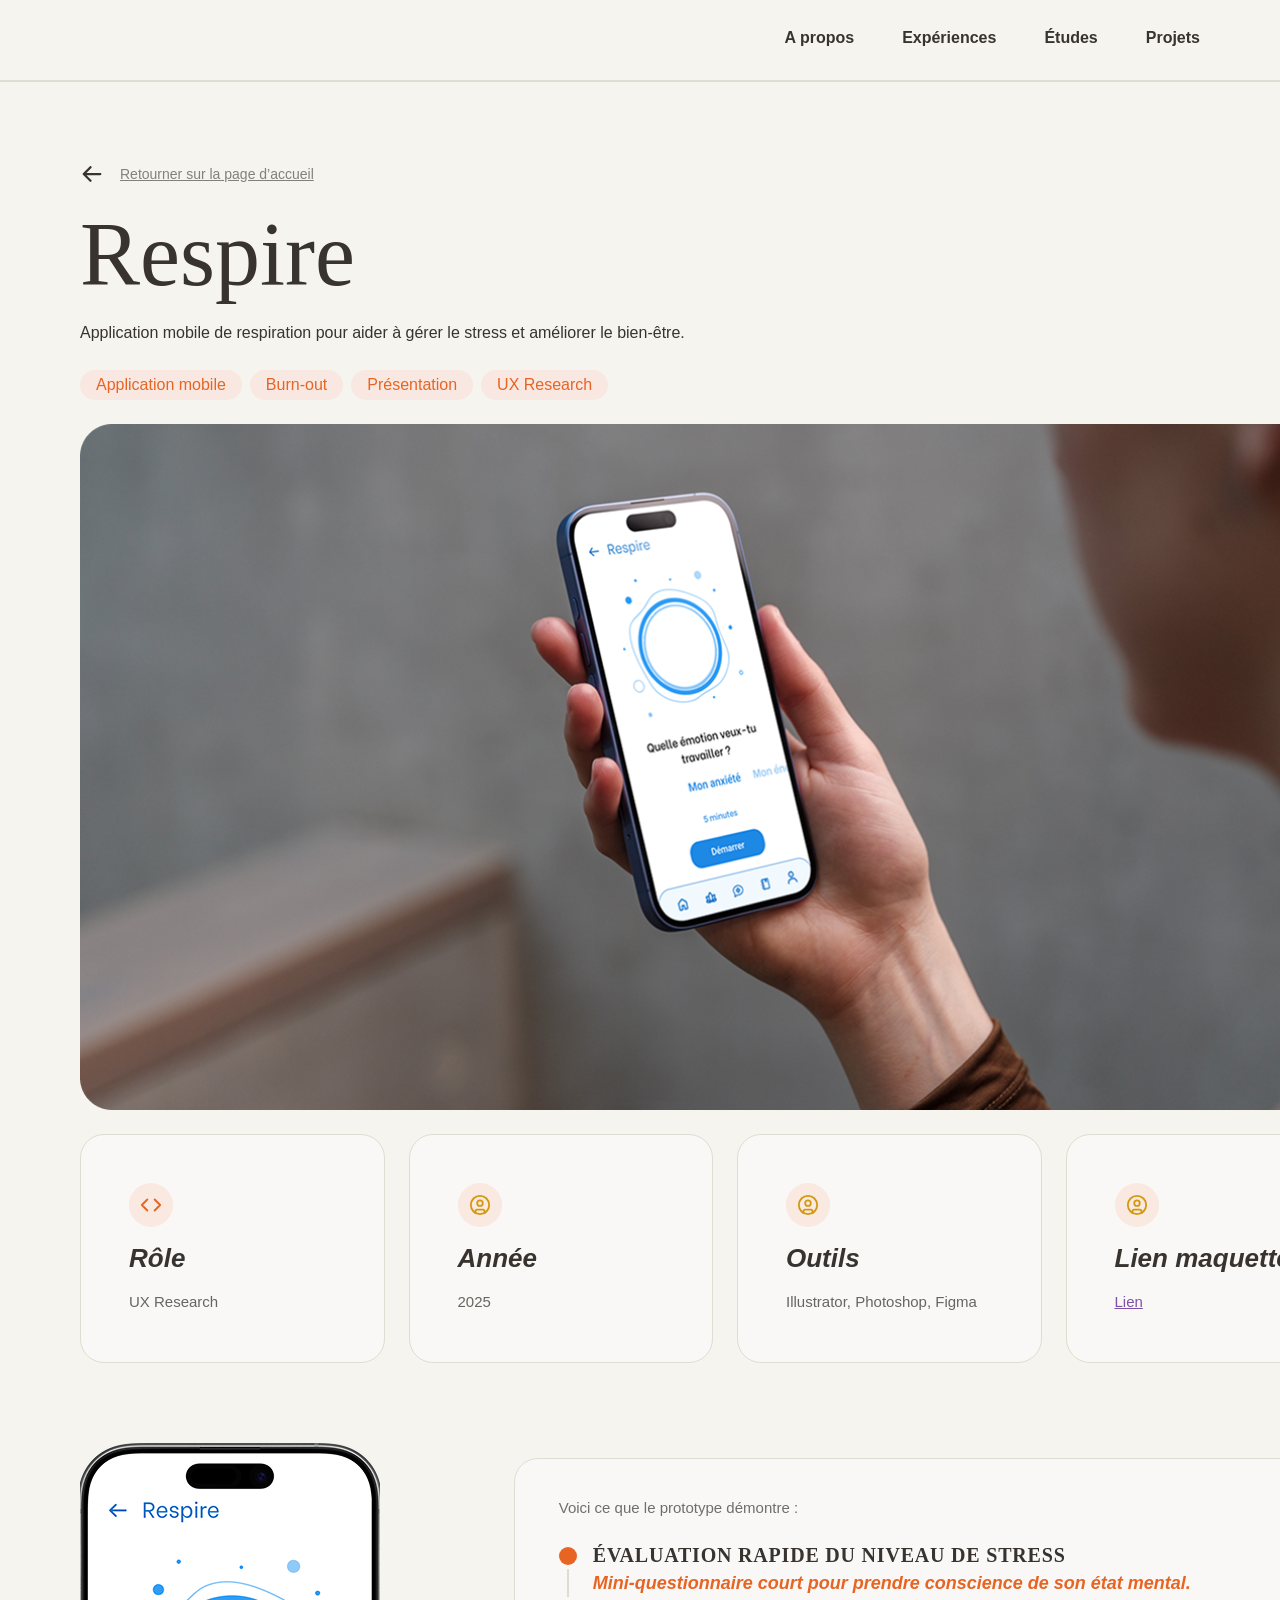
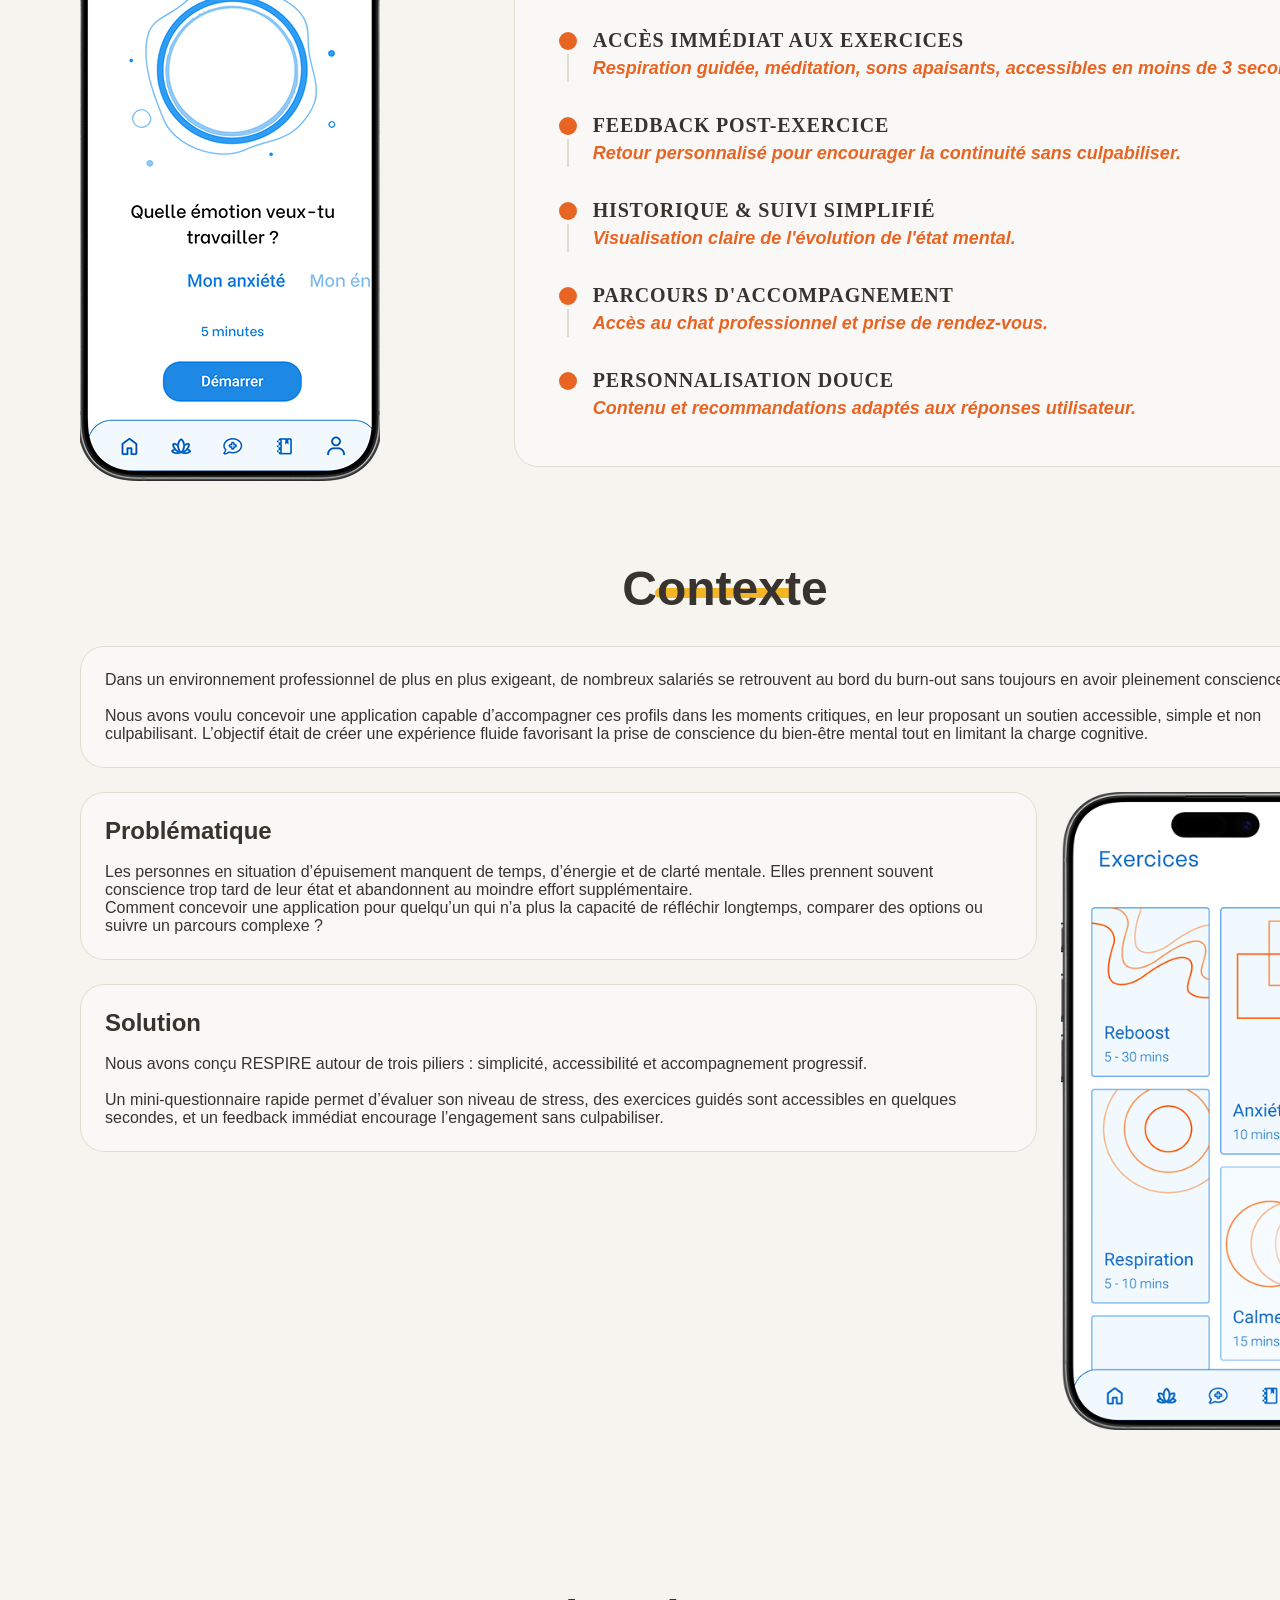
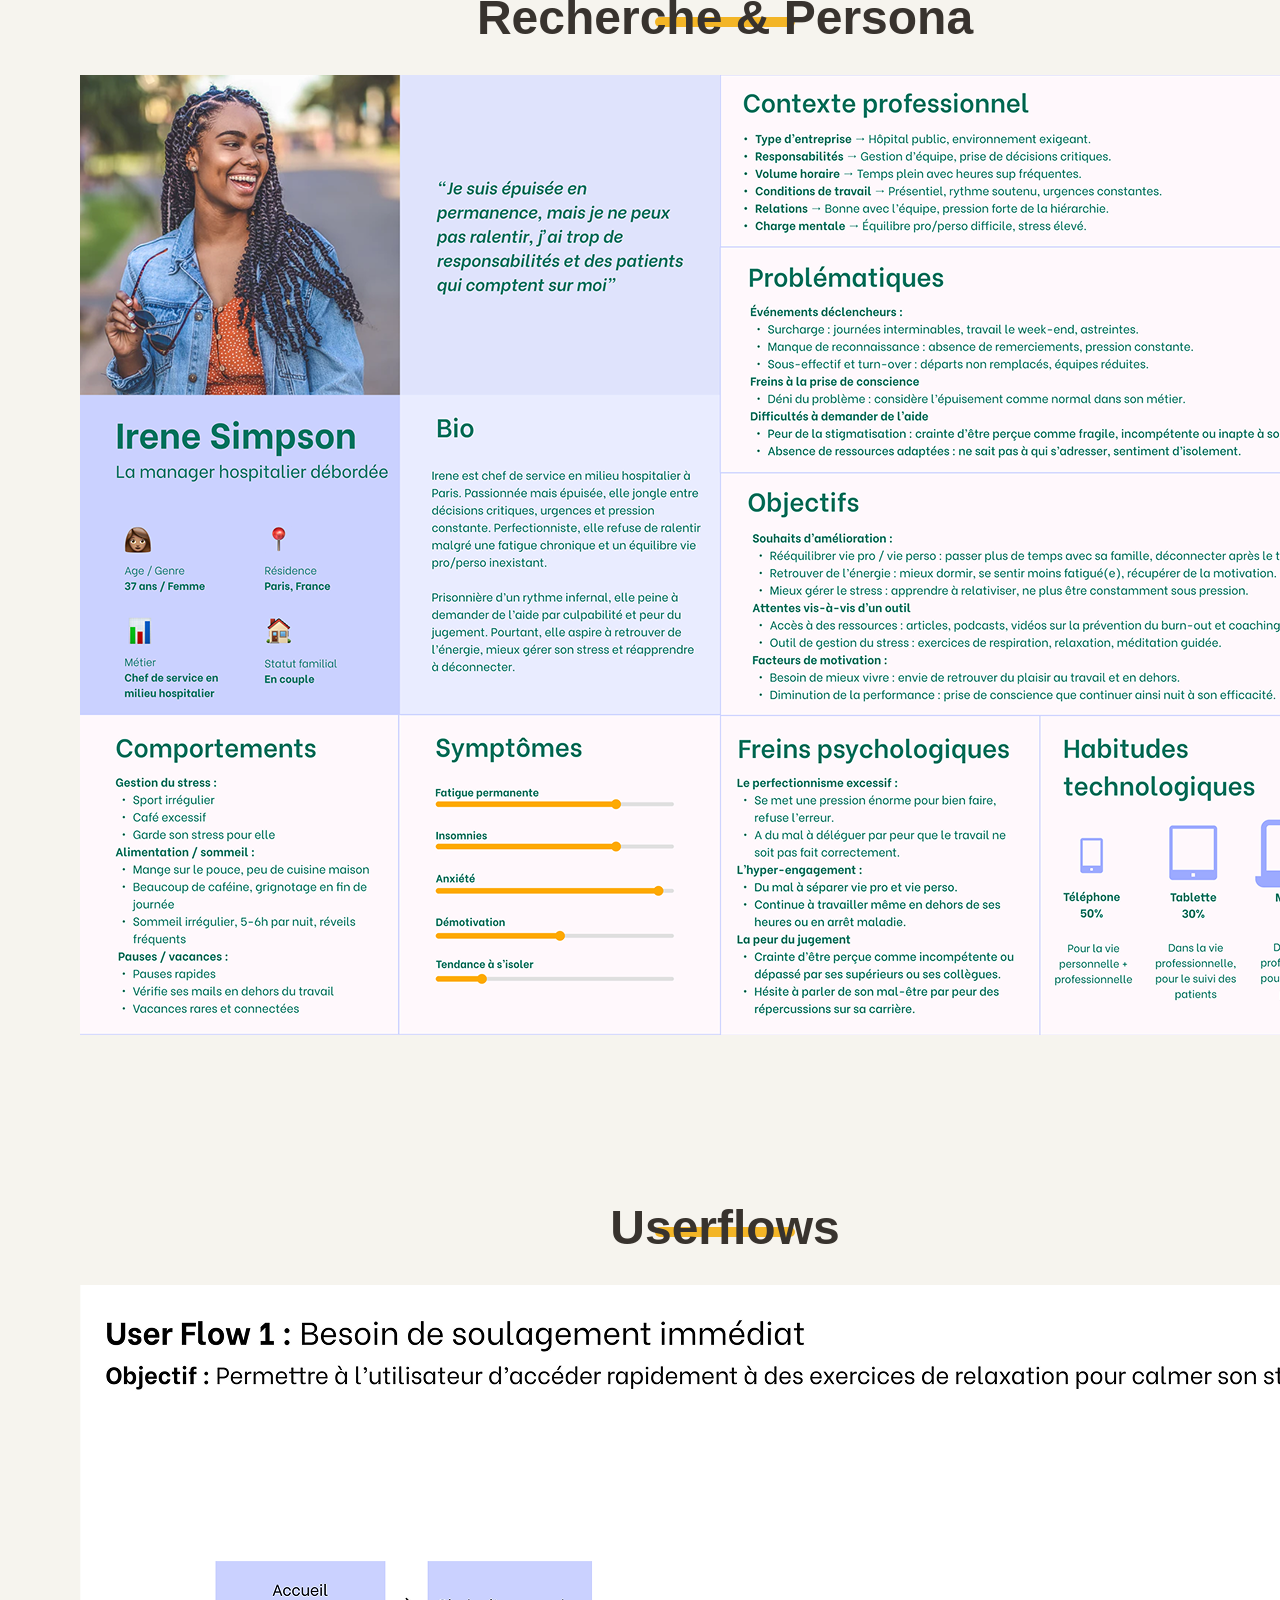
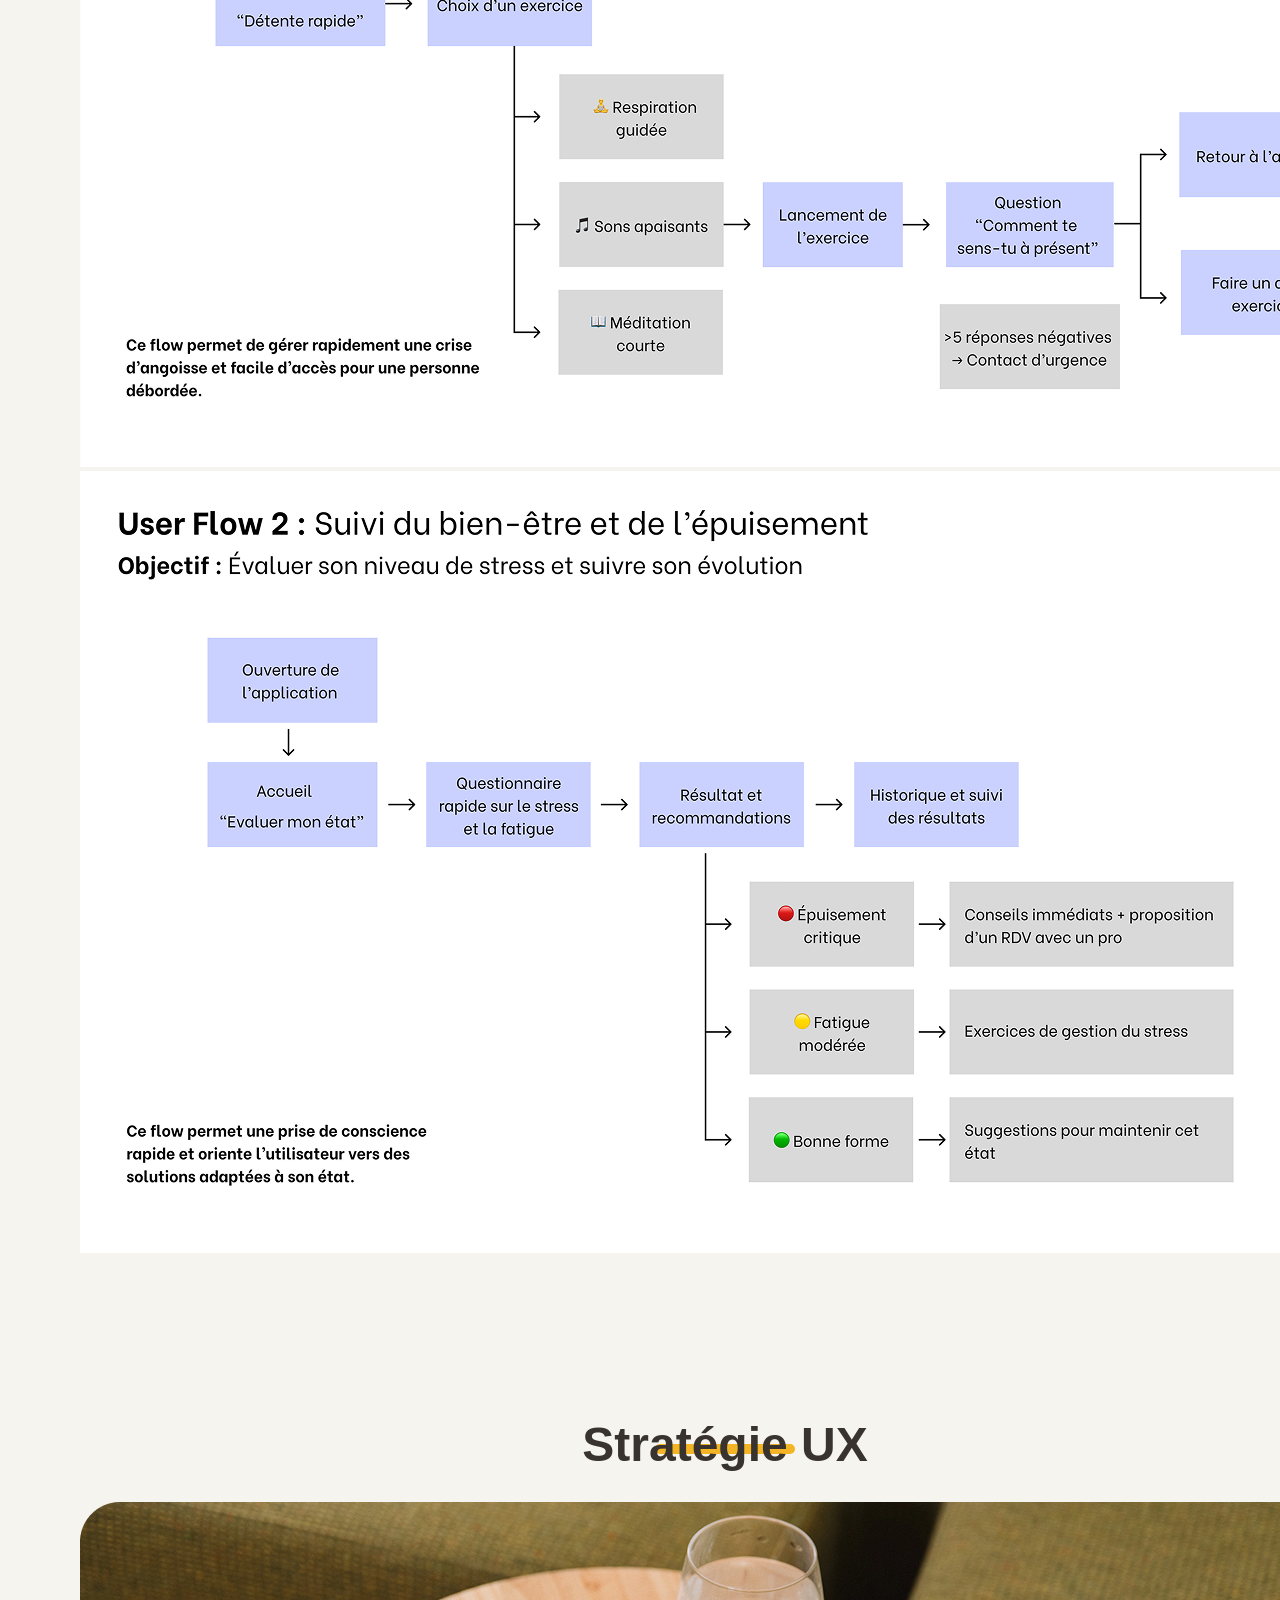
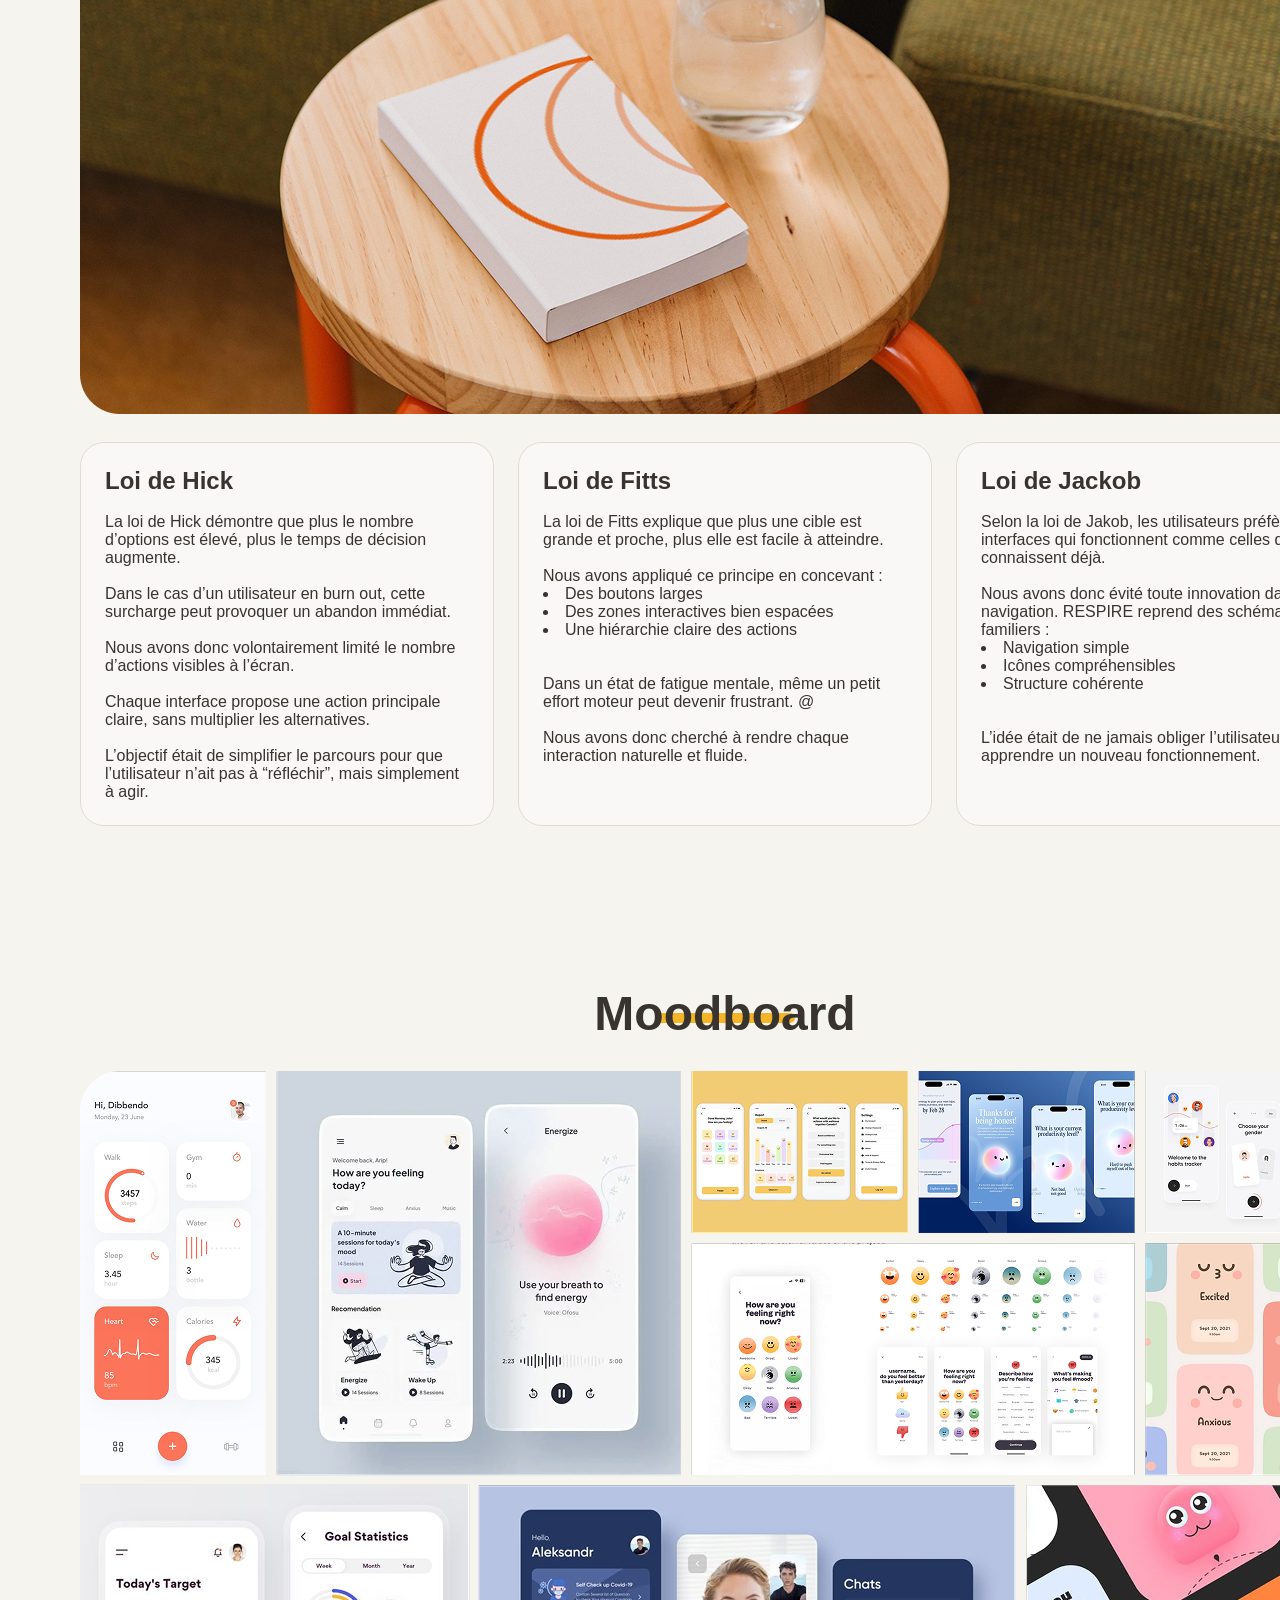
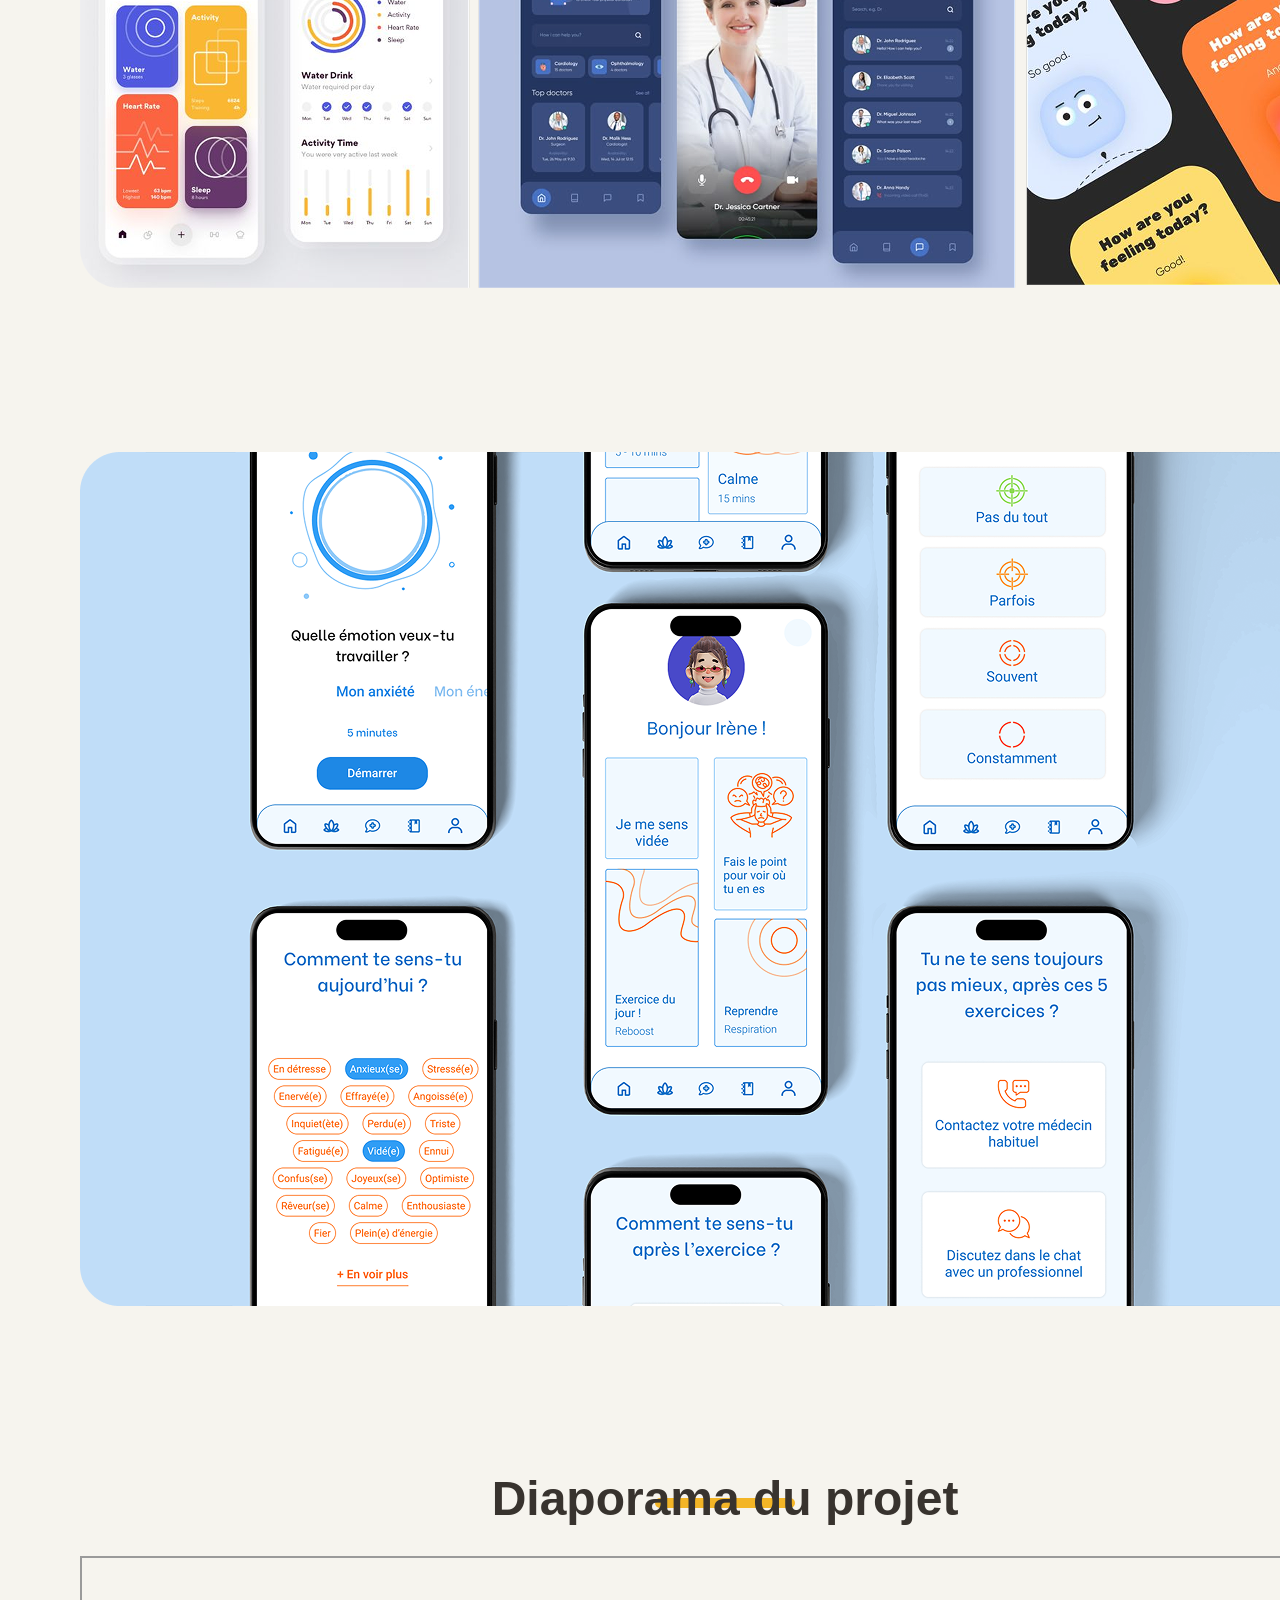
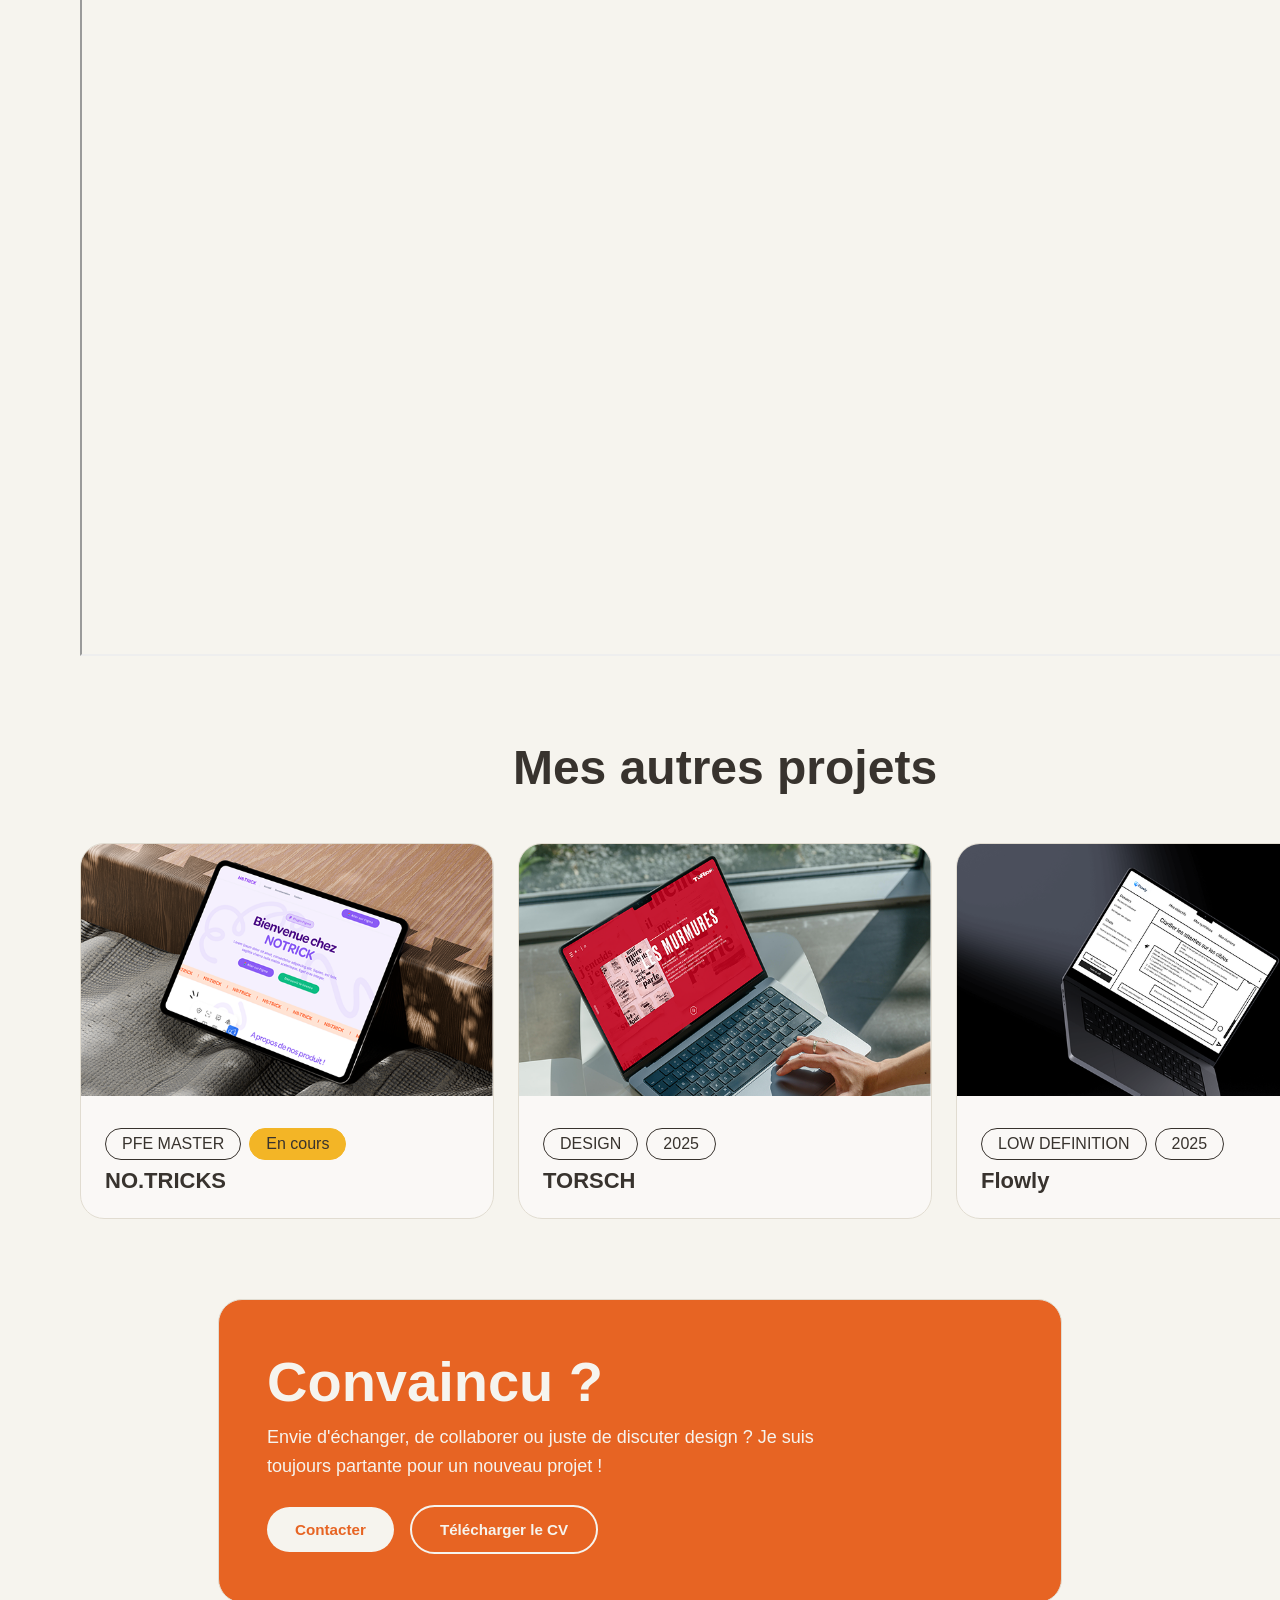
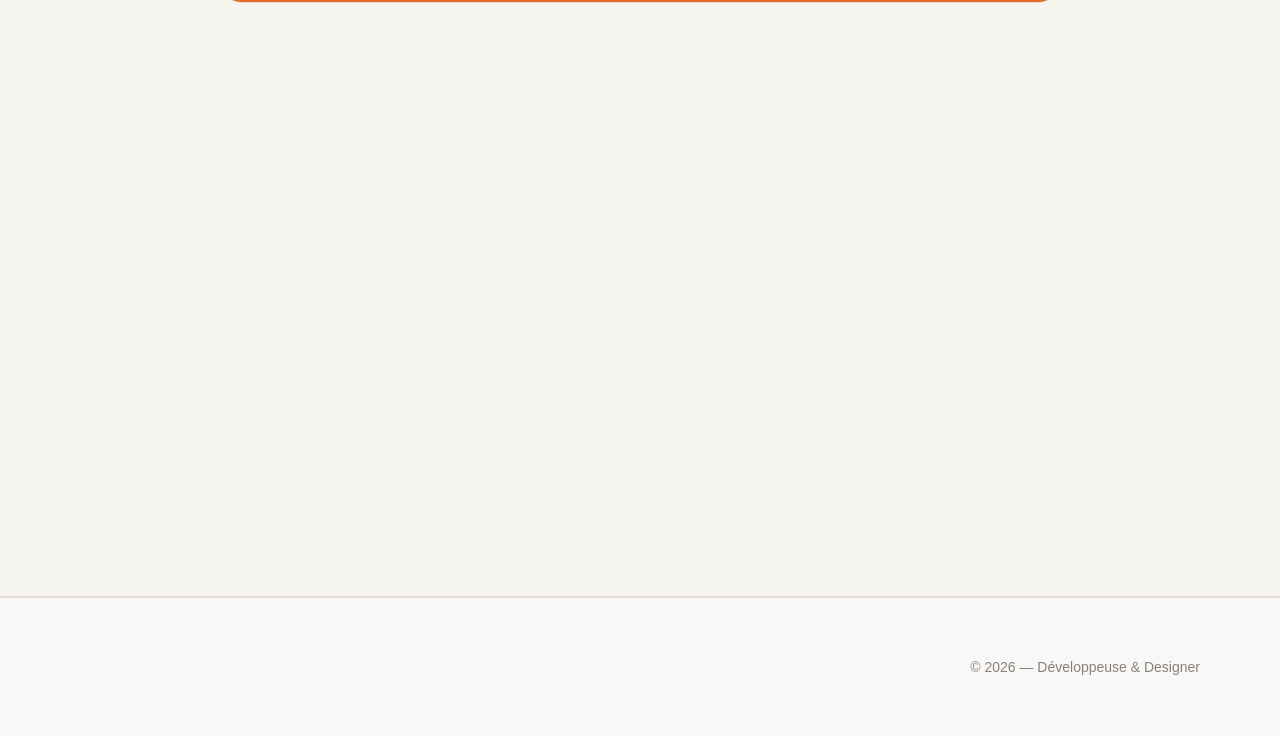
==== respire.html @ 44ce2a8c "respire" ====
<!DOCTYPE html>
<html lang="fr">
<head>
  <meta charset="UTF-8">
  <meta name="viewport" content="width=device-width, initial-scale=1.0">
  <title>Respire – Projet</title>
    <link rel="icon" type="image/x-icon" href="./media/favicon.ico" />
  <link rel="stylesheet" href="style.css">
</head>

<body>

<div class="page">

   <!-- ===== NAVBAR ===== -->
      <nav class="navbar">
        <div class="navbar__brand">
          <div class="navbar__logo"></div>
          <div class="navbar__name"></div>
        </div>
        <ul class="navbar__menu">
          <li class="nav-item">
            <a href="#apropos" class="nav-item__label">A propos</a>
            <div class="nav-item__underline"></div>
          </li>
          <li class="nav-item">
            <a href="#experiences" class="nav-item__label">Expériences</a>
            <div class="nav-item__underline"></div>
          </li>
          <li class="nav-item">
            <a href="#etudes" class="nav-item__label">Études</a>
            <div class="nav-item__underline"></div>
          </li>
          <li class="nav-item">
            <a href="#projets" class="nav-item__label">Projets</a>
            <div class="nav-item__underline"></div>
          </li>
        </ul>
      </nav>


  <!-- HERO PROJET -->
  <section class="section__inner project-hero">
    <div class="project-hero__content">
      <div class="return">
        <svg xmlns="http://www.w3.org/2000/svg" width="24" height="24" viewBox="0 0 24 24" fill="none">
  <path d="M11.2957 4.45407C11.4006 4.55858 11.4838 4.68277 11.5406 4.81952C11.5974 4.95626 11.6266 5.10287 11.6266 5.25094C11.6266 5.39901 11.5974 5.54561 11.5406 5.68236C11.4838 5.81911 11.4006 5.9433 11.2957 6.04782L6.46854 10.875L20.2498 10.875C20.5482 10.875 20.8343 10.9935 21.0453 11.2045C21.2563 11.4155 21.3748 11.7016 21.3748 12C21.3748 12.2984 21.2563 12.5845 21.0453 12.7955C20.8343 13.0065 20.5482 13.125 20.2498 13.125L6.46854 13.125L11.2957 17.9541C11.5071 18.1654 11.6258 18.4521 11.6258 18.7509C11.6258 19.0498 11.5071 19.3365 11.2957 19.5478C11.0844 19.7592 10.7977 19.8779 10.4989 19.8779C10.2 19.8779 9.91333 19.7592 9.70198 19.5478L2.95198 12.7978C2.8471 12.6933 2.76388 12.5691 2.7071 12.4324C2.65032 12.2956 2.62109 12.149 2.62109 12.0009C2.62109 11.8529 2.65032 11.7063 2.7071 11.5695C2.76388 11.4328 2.8471 11.3086 2.95198 11.2041L9.70198 4.45407C9.8065 4.34919 9.93069 4.26597 10.0674 4.20919C10.2042 4.15241 10.3508 4.12318 10.4989 4.12318C10.6469 4.12318 10.7935 4.15241 10.9303 4.20919C11.067 4.26597 11.1912 4.34919 11.2957 4.45407Z" fill="#38332E"/>
</svg>
      <a href="index.html" class="project-hero__meta">Retourner sur la page d’accueil</a>
      </div>
      <h1>Respire</h1>
      <p class="project-hero__desc">
        Application mobile de respiration pour aider à gérer le stress et améliorer le bien-être.
      </p>
       <div class="domain-card__tags">
                <span class="tag tag--about-dev">Application mobile</span>
                <span class="tag tag--about-dev">Burn-out</span>
                <span class="tag tag--about-dev">Présentation</span>
                <span class="tag tag--about-dev">UX Research</span>
              </div>

      <img src="./media/respire-mockup.png" alt="hero image">

      <div class="domains-grid">

            <div class="domain-card">
              <div class="domain-card__icon">
                <svg width="22" height="22" viewBox="0 0 24 24" fill="none" stroke="var(--color-accent)" stroke-width="2" stroke-linecap="round" stroke-linejoin="round">
                  <polyline points="16 18 22 12 16 6"/><polyline points="8 6 2 12 8 18"/>
                </svg>
              </div>
              <h3 class="domain-card__title">Rôle</h3>
              <p class="domain-card__desc">UX Research</p>
            </div>

            <div class="domain-card">
              <div class="domain-card__icon">
                <svg width="22" height="22" viewBox="0 0 24 24" fill="none" stroke="var(--color-dark-yellow)" stroke-width="2" stroke-linecap="round" stroke-linejoin="round">
                  <circle cx="12" cy="12" r="10"/>
                  <circle cx="12" cy="10" r="3"/>
                  <path d="M7 20.662V19a2 2 0 0 1 2-2h6a2 2 0 0 1 2 2v1.662"/>
                </svg>
              </div>
              <h3 class="domain-card__title">Année</h3>
              <p class="domain-card__desc">2025</p>
            </div>

            <div class="domain-card">
              <div class="domain-card__icon">
                <svg width="22" height="22" viewBox="0 0 24 24" fill="none" stroke="var(--color-dark-yellow)" stroke-width="2" stroke-linecap="round" stroke-linejoin="round">
                  <circle cx="12" cy="12" r="10"/>
                  <circle cx="12" cy="10" r="3"/>
                  <path d="M7 20.662V19a2 2 0 0 1 2-2h6a2 2 0 0 1 2 2v1.662"/>
                </svg>
              </div>
              <h3 class="domain-card__title">Outils</h3>
              <p class="domain-card__desc">Illustrator, Photoshop, Figma</p>
            </div>

            <div class="domain-card">
              <div class="domain-card__icon">
                <svg width="22" height="22" viewBox="0 0 24 24" fill="none" stroke="var(--color-dark-yellow)" stroke-width="2" stroke-linecap="round" stroke-linejoin="round">
                  <circle cx="12" cy="12" r="10"/>
                  <circle cx="12" cy="10" r="3"/>
                  <path d="M7 20.662V19a2 2 0 0 1 2-2h6a2 2 0 0 1 2 2v1.662"/>
                </svg>
              </div>
              <h3 class="domain-card__title">Lien maquette</h3>
              <p class="domain-card__desc"><a href="">Lien</a></p>
            </div>

          </div>
    </div>
  </section>

  <!-- EN UNE MINUTE -->
  <section class="section__inner">
     <div class="showcase">
 
  <!-- ── Téléphone ── -->
  <div class="phone-wrap">
    <img src="./media/respire-1minute.png" alt="">
  </div>
 
  <!-- ── Liste des fonctionnalités ── -->
  <div class="features-card">
    <p class="features-card__intro">Voici ce que le prototype démontre :</p>
 
    <div class="feature-item">
      <div class="feature-item__left">
        <div class="feature-dot"></div>
        <div class="feature-line"></div>
      </div>
      <div class="feature-item__body">
        <span class="feature-title">Évaluation rapide du niveau de stress</span>
        <span class="feature-desc">Mini-questionnaire court pour prendre conscience de son état mental.</span>
      </div>
    </div>
 
    <div class="feature-item">
      <div class="feature-item__left">
        <div class="feature-dot"></div>
        <div class="feature-line"></div>
      </div>
      <div class="feature-item__body">
        <span class="feature-title">Accès immédiat aux exercices</span>
        <span class="feature-desc">Respiration guidée, méditation, sons apaisants, accessibles en moins de 3 secondes.</span>
      </div>
    </div>
 
    <div class="feature-item">
      <div class="feature-item__left">
        <div class="feature-dot"></div>
        <div class="feature-line"></div>
      </div>
      <div class="feature-item__body">
        <span class="feature-title">Feedback post-exercice</span>
        <span class="feature-desc">Retour personnalisé pour encourager la continuité sans culpabiliser.</span>
      </div>
    </div>
 
    <div class="feature-item">
      <div class="feature-item__left">
        <div class="feature-dot"></div>
        <div class="feature-line"></div>
      </div>
      <div class="feature-item__body">
        <span class="feature-title">Historique &amp; suivi simplifié</span>
        <span class="feature-desc">Visualisation claire de l'évolution de l'état mental.</span>
      </div>
    </div>
 
    <div class="feature-item">
      <div class="feature-item__left">
        <div class="feature-dot"></div>
        <div class="feature-line"></div>
      </div>
      <div class="feature-item__body">
        <span class="feature-title">Parcours d'accompagnement</span>
        <span class="feature-desc">Accès au chat professionnel et prise de rendez-vous.</span>
      </div>
    </div>
 
    <div class="feature-item">
      <div class="feature-item__left">
        <div class="feature-dot"></div>
      </div>
      <div class="feature-item__body">
        <span class="feature-title">Personnalisation douce</span>
        <span class="feature-desc">Contenu et recommandations adaptés aux réponses utilisateur.</span>
      </div>
    </div>
 
  </div>
 
</div>
  </section>

   <!-- CONTEXTE -->
  <section class="section">
    <div class="section__inner">

        <div class="section__header section__title-wrapper">
            <h2 class="section__title">Contexte</h2>
            <div class="section__title-bar"></div>
        </div>
        <div class="card">Dans un environnement professionnel de plus en plus exigeant, de nombreux salariés se retrouvent au bord du burn-out sans toujours en avoir pleinement conscience.
            <br><br>Nous avons voulu concevoir une application capable d’accompagner ces profils dans les moments critiques, en leur proposant un soutien accessible, simple et non culpabilisant. L’objectif était de créer une expérience fluide favorisant la prise de conscience du bien-être mental tout en limitant la charge cognitive.</div>
         <div class="groupe-pb">
            <div class="contexte">
                <div class="card">
                    <h2>Problématique</h2>
                    <p><br>Les personnes en situation d’épuisement manquent de temps, d’énergie et de clarté mentale. Elles prennent souvent conscience trop tard de leur état et abandonnent au moindre effort supplémentaire. 
                    <br>Comment concevoir une application pour quelqu’un qui n’a plus la capacité de réfléchir longtemps, comparer des options ou suivre un parcours complexe ?</p>
                </div>
                <div class="card">
                    <h2>Solution</h2>
                    <p><br>Nous avons conçu RESPIRE autour de trois piliers : simplicité, accessibilité et accompagnement progressif.  
                    <br><br>Un mini-questionnaire rapide permet d’évaluer son niveau de stress, des exercices guidés sont accessibles en quelques secondes, et un feedback immédiat encourage l’engagement sans culpabiliser. 
                </div>
            </div>
            <div class="phone-wrap">
            <img src="./media/respire-contexte.png" alt="">
            </div>
        </div>
        
    </div>
  </section>




  <!-- RECHERCHE -->
  <section class="section">
    <div class="section__inner">

      <div class="section__header section__title-wrapper">
        <h2 class="section__title">Recherche & Persona</h2>
        <div class="section__title-bar"></div>
      </div>

      <img src="./media/repsire-user.png" alt="persona">

    </div>
  </section>

  <!-- USERFLOW -->
  <section class="section">
    <div class="section__inner">

      <div class="section__header section__title-wrapper">
        <h2 class="section__title">Userflows</h2>
        <div class="section__title-bar"></div>
      </div>

      <img src="./media/userflow1.png" alt="flow">
      <img src="./media/userflow2.png" alt="flow">

      
    </div>
  </section>

  <!-- STRATEGIE -->
  <section class="section">
    <div class="section__inner">

      <div class="section__header section__title-wrapper">
        <h2 class="section__title">Stratégie UX</h2>
        <div class="section__title-bar"></div>
      </div>

      <img src="./media/respire-mockup2.png" alt="strategie">

      <div class="cards-3">
        <div class="card">
            <h2>Loi de Hick</h2>
            <p><br> La loi de Hick démontre que plus le nombre d’options est élevé, plus le temps de décision augmente. 
                <br> <br> Dans le cas d’un utilisateur en burn out, cette surcharge peut provoquer un abandon immédiat.
                <br> <br> Nous avons donc volontairement limité le nombre d’actions visibles à l’écran.
                <br> <br> Chaque interface propose une action principale claire, sans multiplier les alternatives.
                <br> <br> L’objectif était de simplifier le parcours pour que l’utilisateur n’ait pas à “réfléchir”, mais simplement à agir.
</div>
        <div class="card">
            <h2>Loi de Fitts</h2>
            <p><br>La loi de Fitts explique que plus une cible est grande et proche, plus elle est facile à atteindre.

            <br><br>Nous avons appliqué ce principe en concevant :
            <li>Des boutons larges</li>
            <li>Des zones interactives bien espacées</li>
            <li>Une hiérarchie claire des actions</li>

            <br><br>Dans un état de fatigue mentale, même un petit effort moteur peut devenir frustrant.
       @    <br><br>Nous avons donc cherché à rendre chaque interaction naturelle et fluide.    
        </div>
        <div class="card">
            <h2>Loi de Jackob</h2>
            <p><br>Selon la loi de Jakob, les utilisateurs préfèrent des interfaces qui fonctionnent comme celles qu’ils connaissent déjà.

                <br><br>Nous avons donc évité toute innovation dans la navigation. RESPIRE reprend des schémas familiers :
                <li>Navigation simple</li>
                <li>Icônes compréhensibles</li>     
                <li>Structure cohérente</li>

                <br><br>L’idée était de ne jamais obliger l’utilisateur à apprendre un nouveau fonctionnement.
        </div>
      </div>

    </div>
  </section>

  <!-- MOODBOARD -->
  <section class="section">
    <div class="section__inner">

      <div class="section__header section__title-wrapper">
        <h2 class="section__title">Moodboard</h2>
        <div class="section__title-bar"></div>
      </div>

      <img src="./media/respire-moodboard.png" alt="moodboard">

    </div>
  </section>

  <!-- UI -->
  <section class="section">
    <div class="section__inner">

      <img src="./media/respire-mockup3.png" alt="ui">

    </div>
  </section>

  <section class="section">
    <div class="section__inner">
        <div class="section__header section__title-wrapper">
        <h2 class="section__title">Diaporama du projet</h2>
        <div class="section__title-bar"></div>
      </div>

      <iframe src = "./media/Respire.pdf" width="100%" height=700></iframe>

    </div>
  </section>



        <div class="section__inner">
          <div class="section__header section__title-wrapper">
              <h2 class="section__title">Mes autres projets</h2>
          </div>
          <div class="projects-grid2">

            <a href="respire.html" class="project-card">
              <div class="project-card__thumbnail">
                <img src="./media/notricks.png" alt="">
              </div>
              <div class="project-card__info">
                <div class="project-card__meta">
                  <span class="tag">PFE MASTER</span>
                  <span class="tag tag--status">En cours</span>
                </div>
                <h3 class="project-card__name">NO.TRICKS</h3>
              </div>
            </a>

            <div class="project-card">
              <div class="project-card__thumbnail">
                 <img src="./media/torsch.png" alt="">
              </div>
              <div class="project-card__info">
                <div class="project-card__meta">
                  <span class="tag">DESIGN</span>
                  <span class="tag">2025</span>
                </div>
                <h3 class="project-card__name">TORSCH</h3>
              </div>
            </div>

            <div class="project-card">
              <div class="project-card__thumbnail">
                <img src="./media/flowy.png" alt="">
              </div>
              <div class="project-card__info">
                <div class="project-card__meta">
                  <span class="tag">LOW DEFINITION</span>
                  <span class="tag">2025</span>
                </div>
                <h3 class="project-card__name">Flowly</h3>
              </div>
            </div>
          </div>
        </div>
      </section>
      
   <!-- ===== CTA ===== -->
      <section class="cta">
        <div class="cta__card">
          <div class="vector-12"></div>
          <div class="cta__text">
            <h2 class="cta__title">Convaincu ?</h2>
            <p class="cta__subtitle">Envie d'échanger, de collaborer ou juste de discuter design ? Je suis toujours partante pour un nouveau projet !</p>
          </div>
          <div class="cta__actions">
            <button class="btn btn--white">Contacter</button>
            <button class="btn btn--outline-white">Télécharger le CV</button>
          </div>
        </div>
      </section>
       <div class="group-106"></div>

      <!-- ===== FOOTER ===== -->
      <footer class="footer">
        <div class="footer__brand">
          <div class="footer__logo"></div>
          <div class="footer__name"></div>
        </div>
        <span class="footer__copyright">© 2026 — Développeuse &amp; Designer</span>
      </footer>

</div>

</body>
</html>
---- style.css ----
/* ============================================================
   VARIABLES & RESET
   ============================================================ */
:root {
  --color-bg:        #f6f4ee;
  --color-bg-card:   #faf8f6;
  --color-border:    #e1dcd1;
  --color-text:      #38332e;
  --color-accent:    #e76423;
  --color-yellow:    #f3b526;
  --color-dark-yellow : #D39912;

  --font-body:    'Poppins', sans-serif;

  --radius-sm:    12px;
  --radius-md:    24px;
  --radius-full:  48px;

  --space-xs:  8px;
  --space-sm:  16px;
  --space-md:  24px;
  --space-lg:  48px;
  --space-xl:  80px;
}

*, *::before, *::after {
  box-sizing: border-box;
  margin: 0;
  padding: 0;
}

body {
  font-family: var(--font-body);
  background: var(--color-bg);
  color: var(--color-text);
}

ul {
  list-style: none;
}

button {
  cursor: pointer;
  border: none;
  outline: none;
  font-family: inherit;
}

/* ============================================================
   PAGE WRAPPER
   ============================================================ */
.page {
  display: flex;
  flex-direction: column;
  min-height: 100vh;
  overflow: hidden;
  padding-top: 82px; /* compense la hauteur de la navbar fixed */
}

/* ============================================================
   NAVBAR
   ============================================================ */
.navbar {
  display: flex;
  align-items: center;
  justify-content: space-between;
  padding: 12px var(--space-xl);
  background: rgba(246, 244, 238, 0.85);
  border-bottom: 2px solid var(--color-border);
  backdrop-filter: blur(20px);
  position: fixed;
  top: 0;
  left: 0;
  right: 0;
  z-index: 1000;
}

.navbar__brand {
  display: flex;
  align-items: center;
  gap: var(--space-xs);
}

.navbar__logo {
  width: 37px;
  height: 56px;
  background: url(https://codia-f2c.s3.us-west-1.amazonaws.com/image/2026-03-16/RhPy71R9sx.png)
    no-repeat center / cover;
  flex-shrink: 0;
}

.navbar__name {
  width: 244px;
  height: 27px;
  background: url(https://codia-f2c.s3.us-west-1.amazonaws.com/image/2026-03-16/gqc1m4rhd9.png)
    no-repeat center / cover;
  flex-shrink: 0;
}

.navbar__menu {
  display: flex;
  align-items: center;
  gap: var(--space-lg);
}

.nav-item {
  display: flex;
  flex-direction: column;
  align-items: center;
  gap: 2px;
  cursor: pointer;
}

.nav-item__label {
  font-size: 16px;
  font-weight: 600;
  color: var(--color-text);
  white-space: nowrap;
  text-decoration: none;
}
.nav-item__label::after {
  color: var(--color-accent);
}

.nav-item__underline {
  height: 2px;
  width: 0;
  background: var(--color-accent);
  transition: width 0.2s ease;
  border-radius: var(--radius-full);
}

.nav-item:hover .nav-item__underline {
  width: 100%;
}

/* ============================================================
   HERO
   ============================================================ */
.hero {
  position: relative;
  display: flex;
  align-items: center;
  justify-content: center;
  min-height: 85vh;
  padding: var(--space-xl);
  overflow: hidden;
}

.hero__decorations {
  position: absolute;
  inset: 0;
  pointer-events: none;
}

.deco {
  position: absolute;
  background: no-repeat center / cover;
}

/* ---- Vecteurs & rectangles décoratifs (styles originaux conservés) ---- */

/* Hero – vecteurs de fond */
.vector-1c {
  position: absolute;
  width: 14.29%;
  height: 24.91%;
  top: 0;
  left: 85.71%;
  background: url(https://codia-f2c.s3.us-west-1.amazonaws.com/image/2026-03-16/Vx4SpmaR6G.png)
    no-repeat center;
  background-size: 100% 100%;
  z-index: 24;
}
.rectangle {
  position: absolute;
  width: 364px;
  height: 217px;
  top: 35px;
  left: 733px;
  background: url(https://codia-f2c.s3.us-west-1.amazonaws.com/image/2026-03-16/YNSGoUwXQy.png)
    no-repeat center;
  background-size: cover;
  z-index: 351;
}
.rectangle-1d {
  position: absolute;
  width: 364px;
  height: 217px;
  top: 0;
  left: 0;
  background: url(https://codia-f2c.s3.us-west-1.amazonaws.com/image/2026-03-16/EEaqRY1PqJ.png)
    no-repeat center;
  background-size: cover;
  z-index: 352;
}
.rectangle-1e {
  position: absolute;
  width: 364px;
  height: 217px;
  top: 73px;
  left: 233px;
  background: url(https://codia-f2c.s3.us-west-1.amazonaws.com/image/2026-03-16/AK3ZXaADmE.png)
    no-repeat center;
  background-size: cover;
  z-index: 346;
}
.rectangle-1f {
  position: absolute;
  width: 364px;
  height: 217px;
  top: 123px;
  left: 1195px;
  background: url(https://codia-f2c.s3.us-west-1.amazonaws.com/image/2026-03-16/9vFoPEnROg.png)
    no-repeat center;
  background-size: cover;
  z-index: 354;
}
.vector-27 {
  position: absolute;
  width: 473.313px;
  height: 467.382px;
  top: 231px;
  left: 0;
  background: url(https://codia-f2c.s3.us-west-1.amazonaws.com/image/2026-03-16/yKyFeWecx9.png)
    no-repeat center;
  background-size: cover;
  z-index: 21;
}
.rectangle-28 {
  position: absolute;
  width: 364px;
  height: 217px;
  top: 428px;
  left: 224px;
  background: url(https://codia-f2c.s3.us-west-1.amazonaws.com/image/2026-03-16/3taQvSBNz7.png)
    no-repeat center;
  background-size: cover;
  z-index: 348;
}

/* Section projets – vecteurs */
.vector-29 {
  position: absolute;
  width: 9.47%;
  height: 2.83%;
  top: 0;
  left: 66.59%;
  background: url(https://codia-f2c.s3.us-west-1.amazonaws.com/image/2026-03-16/34vkfWr53L.png)
    no-repeat center;
  background-size: 100% 100%;
  z-index: 25;
}
.rectangle-2a {
  position: absolute;
  width: 364px;
  height: 217px;
  top: 162px;
  left: 1155.161px;
  background: url(https://codia-f2c.s3.us-west-1.amazonaws.com/image/2026-03-16/otwOAtkoZ9.png)
    no-repeat center;
  background-size: cover;
  z-index: 356;
}
.rectangle-2b {
  position: absolute;
  width: 364px;
  height: 217px;
  top: 0;
  left: 0;
  background: url(https://codia-f2c.s3.us-west-1.amazonaws.com/image/2026-03-16/wH4a7bbfCH.png)
    no-repeat center;
  background-size: cover;
  z-index: 355;
}

/* Vecteurs globaux de fond (page entière) */
.vector-fe {
  position: absolute;
  width: 396.669px;
  height: 423.154px;
  top: 463.114px;
  left: 1366.483px;
  background: url(https://codia-f2c.s3.us-west-1.amazonaws.com/image/2026-03-16/1KG79LOoO6.png)
    no-repeat center;
  background-size: cover;
  z-index: 7;
}
.rectangle-ff {
  position: absolute;
  width: 320px;
  height: 12px;
  top: 513px;
  left: 50%;
  background: #f3b526;
  transform: translate(-52.94%, 0);
  border-radius: 48px;
}
.vector-100 {
  position: absolute;
  width: 634.264px;
  height: 623.069px;
  top: 1298px;
  left: 932.16px;
  background: url(https://codia-f2c.s3.us-west-1.amazonaws.com/image/2026-03-16/NPsnaPkFYq.png)
    no-repeat center;
  background-size: cover;
  z-index: 22;
}
.vector-101 {
  position: absolute;
  width: 525.057px;
  height: 495.03px;
  top: 2541.97px;
  left: 0;
  background: url(https://codia-f2c.s3.us-west-1.amazonaws.com/image/2026-03-16/wH4a7bbfCH.png)
    no-repeat center;
  background-size: cover;
  z-index: 8;
}
.vector-102 {
  position: absolute;
  width: 8.08%;
  height: 2.38%;
  top: 40.75%;
  left: 72.26%;
  background: url(https://codia-f2c.s3.us-west-1.amazonaws.com/image/2026-03-16/8MfLjptgKZ.png)
    no-repeat center;
  background-size: 100% 100%;
  z-index: 26;
}
.rectangle-103 {
  position: absolute;
  width: 476px;
  height: 12px;
  top: 4224px;
  left: 635.161px;
  background: #f3b526;
  z-index: 28;
  border-radius: 48px;
}
.vector-104 {
  position: absolute;
  width: 634.264px;
  height: 623.069px;
  top: 4683px;
  left: 592.161px;
  background: url(https://codia-f2c.s3.us-west-1.amazonaws.com/image/2026-03-16/Zp8d19FKmv.png)
    no-repeat center;
  background-size: cover;
  z-index: 23;
}
.rectangle-105 {
  position: relative;
  width: 307px;
  height: 12px;
  margin: 587px 0 0 130px;
  background: #f3b526;
  z-index: 29;
  border-radius: 48px;
}
.group-106 {
  position: relative;
  height: 513.4px;
  background: url(https://codia-f2c.s3.us-west-1.amazonaws.com/image/2026-03-16/w9O7M676pm.png)
    no-repeat center;
  background-size: cover;
  z-index: 1;
  bottom: -140px;
  border-radius: 16px;
}

/* CTA – vecteur décoratif */
.vector-12 {
  flex-shrink: 0;
  position: absolute;
  width: 120px;
  height: 105px;
  top: 196px;
  left: 723px;
  background: url(https://codia-f2c.s3.us-west-1.amazonaws.com/image/2026-03-16/rS5zcUCyTA.png)
    no-repeat center;
  background-size: cover;
  z-index: 314;
}

.hero__content {
  position: relative;
  display: flex;
  flex-direction: column;
  align-items: flex-start;
  gap: var(--space-lg);
  z-index: 1;
}

.hero__identity {
  display: flex;
  flex-direction: column;
  gap: var(--space-xs);
}

.hero__logo {
  width: 80px;
  height: 120px;
  background: url(https://codia-f2c.s3.us-west-1.amazonaws.com/image/2026-03-16/RhPy71R9sx.png)
    no-repeat center / cover;
}

.hero__name {
  font-size: clamp(40px, 6vw, 80px);
  font-weight: 700;
  color: var(--color-text);
  line-height: 1.1;
}

.hero__title {
  font-size: 20px;
  font-weight: 400;
  color: var(--color-text);
  opacity: 0.75;
}

.hero__actions {
  display: flex;
  align-items: center;
  gap: var(--space-sm);
  flex-wrap: wrap;
}

/* ============================================================
   BUTTONS
   ============================================================ */
.btn {
  display: flex;
  align-items: center;
  gap: var(--space-xs);
  padding: 12px 24px;
  border-radius: var(--radius-full);
  font-size: 16px;
  font-weight: 600;
  transition: opacity 0.2s ease, transform 0.15s ease;
}

.btn:hover {
  opacity: 0.85;
  transform: translateY(-1px);
}

.btn--primary {
  background: var(--color-text);
  color: var(--color-bg);
}

.btn--secondary {
  background: var(--color-bg);
  color: var(--color-text);
  border: 2px solid var(--color-border);
}

.btn--white {
  background: var(--color-bg);
  color: var(--color-accent);
  font-weight: 700;
}

.btn--outline-white {
  background: transparent;
  color: var(--color-bg);
  border: 2px solid var(--color-bg);
}

.btn__icon {
  width: 20px;
  height: 20px;
  background: no-repeat center / cover;
  flex-shrink: 0;
}

.btn__icon--paper {
  background-image: url(https://codia-f2c.s3.us-west-1.amazonaws.com/image/2026-03-16/RhPy71R9sx.png);
}
.btn__icon--info {
  background-image: url(https://codia-f2c.s3.us-west-1.amazonaws.com/image/2026-03-16/RhPy71R9sx.png);
}

/* ============================================================
   TAGS
   ============================================================ */
.tag {
  display: inline-flex;
  align-items: center;
  justify-content: center;
  padding: 6px 16px;
  border: 1px solid var(--color-text);
  border-radius: var(--radius-full);
  font-size: 16px;
  font-weight: 400;
  color: var(--color-text);
  white-space: nowrap;
}

.tag--status {
  background: var(--color-yellow);
  border-color: var(--color-yellow);
  color: var(--color-text);
}

.tag--skill {
  background: var(--color-bg-card);
  border-color: var(--color-border);
}

/* ============================================================
   SECTIONS (shared layout)
   ============================================================ */
.section {
  position: relative;
  padding: var(--space-xl) 0;
  overflow: hidden;
}

.section__inner {
  position: relative;
  margin: 0 auto;
  padding: 0 var(--space-xl);
  z-index: 1;
  width: 1450px;
}

.section__header {
  margin-bottom: var(--space-lg);
  display: flex;
  justify-content: center;
}

.section__title {
  font-size: clamp(28px, 4vw, 48px);
  font-weight: 700;
  color: var(--color-text);
}

/* Section decorations */
.deco--blob-projects,
.deco--bar-projects,
.deco--blob-exp,
.deco--bar-exp {
  display: none; /* remplacés par les classes vectorielles originales */
}

/* ============================================================
   PROJECTS GRID
   ============================================================ */
.projects-grid {
  display: flex;
  justify-content: center;
  flex-wrap: wrap;
  gap: var(--space-md);
}

.projects-grid2 {
  display: flex;
  justify-content: space-between;
  gap: var(--space-md);
}

.project-card__thumbnail > img {
    display: block;
    margin: auto;
    width: 100%;
}

.project-card {
  text-decoration: none;
  /*flex: 1 1 calc(50% - var(--space-md));*/
  display: flex;
  flex-direction: column;
  gap: var(--space-sm);
  background: var(--color-bg-card);
  border: 1px solid var(--color-border);
  border-radius: var(--radius-md);
  overflow: hidden;
  transition: transform 0.2s ease, box-shadow 0.2s ease;
}

.project-card:hover {
  transform: translateY(-4px);
  box-shadow: 0 12px 32px rgba(56, 51, 46, 0.12);
}

.project-card__info {
  display: flex;
  flex-direction: column;
  gap: var(--space-xs);
  padding: var(--space-sm) var(--space-md);
  padding-bottom: var(--space-md);
}

.project-card__meta {
  display: flex;
  align-items: center;
  gap: var(--space-xs);
  flex-wrap: wrap;
}

.project-card__name {
  font-size: 22px;
  font-weight: 700;
  color: var(--color-text);
}

/* ============================================================
   TIMELINE (expériences & études)
   ============================================================ */
.timeline {
  display: flex;
  flex-direction: column;
  gap: 0;
}

.timeline__item {
  display: flex;
  align-items: flex-start;
  gap: var(--space-md);
}

.timeline__left {
  display: flex;
  flex-direction: column;
  align-items: center;
  flex-shrink: 0;
  width: 48px;
}

.timeline__icon {
  display: flex;
  align-items: center;
  justify-content: center;
  width: 48px;
  height: 48px;
  background: rgba(243, 181, 38, 0.15);
  border-radius: var(--radius-full);
  flex-shrink: 0;
}

.icon {
  width: 24px;
  height: 24px;
  background: no-repeat center / cover;
}

.icon--school {
  background-image: url(https://codia-f2c.s3.us-west-1.amazonaws.com/image/2026-03-16/fJe6vCoEV7.png);
}

.icon--work {
  background-image: url(https://codia-f2c.s3.us-west-1.amazonaws.com/image/2026-03-16/fJe6vCoEV7.png);
}

.timeline__line {
  width: 2px;
  flex: 1;
  min-height: 150px;
  background: var(--color-border);
  margin: var(--space-xs) 0;
}

.timeline__card {
  display: flex;
  flex-direction: column;
  flex: 1;
  gap: var(--space-xs);
  padding: var(--space-md) var(--space-md) var(--space-lg);
  background: var(--color-bg-card);
  border: 1px solid var(--color-border);
  border-radius: var(--radius-md);
  margin-bottom: var(--space-sm);
}

.timeline__period {
  display: flex;
  justify-content: flex-end;
}

.timeline__content {
  display: flex;
  flex-direction: column;
  gap: var(--space-xs);
}

.timeline__company,
.timeline__degree {
  font-size: 22px;
  font-weight: 300;
  text-transform: uppercase;
  color: var(--color-text);
}

.timeline__role {
  font-size: 18px;
  font-weight: 600;
  color: var(--color-text);
}

.timeline__school {
  font-size: 18px;
  font-weight: 700;
  color: var(--color-accent);
}

.timeline__desc {
  font-size: 16px;
  font-weight: 400;
  color: var(--color-text);
  line-height: 1.6;
  opacity: 0.8;
}

.timeline__tags {
  display: flex;
  flex-wrap: wrap;
  gap: var(--space-xs);
  margin-top: var(--space-xs);
}

/* ============================================================
   CTA
   ============================================================ */
.cta {
  position: relative;
  display: flex;
  align-items: center;
  justify-content: center;
  padding: var(--space-xl);
  overflow: hidden;
}



.cta__card {
  position: relative;
  display: flex;
  flex-direction: column;
  gap: var(--space-md);
  max-width: 844px;
  width: 100%;
  padding: var(--space-lg);
  background: var(--color-accent);
  border-radius: var(--radius-md);
  border: 1px solid var(--color-border);
  z-index: 1;
}

.cta__text {
  display: flex;
  flex-direction: column;
  gap: var(--space-xs);
}

.cta__title {
  font-size: 56px;
  font-weight: 700;
  color: var(--color-bg);
  line-height: 1.2;
}

.cta__subtitle {
  font-size: 18px;
  font-weight: 400;
  color: var(--color-bg);
  line-height: 1.6;
  max-width: 600px;
}

.cta__actions {
  display: flex;
  align-items: center;
  gap: var(--space-sm);
  flex-wrap: wrap;
}

/* ============================================================
   FOOTER
   ============================================================ */
.footer {
  display: flex;
  align-items: center;
  justify-content: space-between;
  padding: var(--space-lg) var(--space-xl);
  border-top: 2px solid var(--color-border);
  flex-wrap: wrap;
  gap: var(--space-sm);
  position: relative;
  z-index: 2;
  background-color: #faf8f6;
}

.footer__brand {
  display: flex;
  align-items: center;
  gap: var(--space-xs);
}

.footer__logo {
  width: 28px;
  height: 42px;
  background: url(https://codia-f2c.s3.us-west-1.amazonaws.com/image/2026-03-16/RhPy71R9sx.png)
    no-repeat center / cover;
  flex-shrink: 0;
}

.footer__name {
  width: 180px;
  height: 20px;
  background: url(https://codia-f2c.s3.us-west-1.amazonaws.com/image/2026-03-16/gqc1m4rhd9.png)
    no-repeat center / cover;
  flex-shrink: 0;
}

.footer__copyright {
  font-size: 14px;
  color: var(--color-text);
  opacity: 0.6;
}

/* ============================================================
   SECTION TITLE WITH BAR
   ============================================================ */
.section__title-wrapper {
  display: flex;
  flex-direction: column;
  align-items: center;
  gap: 6px;
}

.section__title-bar {
  height: 10px;
  width: 140px;
  background: var(--color-yellow);
  border-radius: var(--radius-full);
  margin-top: -34px;
  z-index: -1;
  position: relative;
}

.section__title-bar--wide {
  width: 320px;
}

/* ============================================================
   À PROPOS
   ============================================================ */
.about-card {
  position: relative;
  background: var(--color-bg-card);
  border: 1px solid var(--color-border);
  border-radius: var(--radius-md);
  padding: var(--space-lg);
  margin: 0 auto;
  overflow: hidden;
}

.about-card__blob {
  position: absolute;
  width: 180px;
  height: 180px;
  border-radius: 50%;
  background: #f2c07a;
  opacity: 0.35;
  bottom: -60px;
  left: -50px;
  pointer-events: none;
}

.about-card__hello {
  font-size: 18px;
  font-weight: 600;
  color: var(--color-text);
  margin-bottom: 8px;
}

.about-card__text {
  font-size: 16px;
  font-weight: 400;
  color: var(--color-text);
  line-height: 1.7;
  opacity: 0.85;
  margin-bottom: var(--space-md);
}

.about-card__tags {
  display: flex;
  flex-wrap: wrap;
  gap: var(--space-xs);
  position: relative;
  z-index: 1;
}

.tag--about {
  background: #FAF1E1;
  color: var(--color-dark-yellow);
  border: none;
  font-weight: 500;
}

.tag--about-dev {
  background: #F8E8E1;
  color: var(--color-accent);
  border: none;
  font-weight: 500;
}

/* ============================================================
   MES DOMAINES
   ============================================================ */
.domains-grid {
  display: flex;
  gap: var(--space-md);
}

.groupe-pb {
    display: flex;
    gap: 24px;
    margin-top: 24px;
}

.contexte {
  display: flex;
  gap: 24px;
  flex-direction: column;
}

.domain-card {
  background: var(--color-bg-card);
  border: 1px solid var(--color-border);
  border-radius: var(--radius-md);
  padding: var(--space-lg);
  display: flex;
  flex: 1;
  flex-direction: column;
  gap: var(--space-sm);
  transition: transform 0.2s ease, box-shadow 0.2s ease;
}

.domain-card:hover {
  transform: translateY(-4px);
  box-shadow: 0 12px 32px rgba(56, 51, 46, 0.1);
}

.domain-card__icon {
  width: 44px;
  height: 44px;
  border-radius: var(--radius-full);
  background: rgba(231, 100, 35, 0.1);
  display: flex;
  align-items: center;
  justify-content: center;
  flex-shrink: 0;
}

.domain-card__title {
  font-size: 26px;
  font-weight: 700;
  font-style: italic;
  color: var(--color-text);
}

.domain-card__desc {
  font-size: 15px;
  color: var(--color-text);
  opacity: 0.75;
  line-height: 1.6;
}

.domain-card__tags {
  display: flex;
  flex-wrap: wrap;
  gap: var(--space-xs);
  margin-top: 4px;
}

@media (max-width: 768px) {
  .domains-grid {
    grid-template-columns: 1fr;
  }
  .section__title-bar--wide {
    width: 200px;
  }
}

/* ============================================================
   RESPONSIVE
   ============================================================ */
@media (max-width: 768px) {
  :root {
    --space-xl: 24px;
    --space-lg: 32px;
  }

  .navbar {
    flex-direction: column;
    gap: var(--space-sm);
    padding: var(--space-sm) var(--space-md);
  }

  .navbar__menu {
    gap: var(--space-md);
    flex-wrap: wrap;
    justify-content: center;
  }

  .hero {
    min-height: auto;
    padding-top: 60px;
  }

  .project-card {
    flex: 1 1 100%;
  }

  .cta__title {
    font-size: 36px;
  }

  .footer {
    flex-direction: column;
    align-items: flex-start;
  }
}

    .blob {
      position: absolute;
      border-radius: 50%;
      pointer-events: none;
    }
    .blob-peach {
      width: 280px; height: 280px;
      background: var(--peach);
      top: 28%; left: -60px;
      opacity: .85;
      animation: float 7s ease-in-out infinite;
    }
    .blob-gray {
      width: 220px; height: 220px;
      background: var(--gray-blob);
      top: 32%; right: 80px;
      opacity: .75;
      animation: float 9s ease-in-out infinite reverse;
    }
    .blob-cream {
      width: 180px; height: 180px;
      background: var(--cream-blob);
      top: -40px; right: -30px;
      opacity: .8;
      animation: float 8s ease-in-out infinite 1s;
    }
 
    @keyframes float {
      0%, 100% { transform: translateY(0); }
      50%       { transform: translateY(-18px); }
    }
 
    /* ── Hero ── */
    .hero {
      position: relative;
      text-align: center;
      display: flex;
      flex-direction: column;
      align-items: center;
      gap: 0;
      z-index: 1;
      animation: fadeUp .7s ease both;
    }
 
    @keyframes fadeUp {
      from { opacity: 0; transform: translateY(28px); }
      to   { opacity: 1; transform: translateY(0); }
    }
 
    /* ── Perroquet SVG ── */
    .parrot {
      width: 110px;
      margin-bottom: 8px;
      animation: bobble 3s ease-in-out infinite;
    }
    @keyframes bobble {
      0%, 100% { transform: rotate(-3deg) translateY(0); }
      50%       { transform: rotate(3deg) translateY(-6px); }
    }
 
    /* ── Titre ── */
    h1 {
      font-family: 'Modak';
      font-size: 90px;
      font-weight: 100;
      color: var(--dark);
      line-height: 90px;
      animation: fadeUp .7s ease .15s both;
    }
 
    /* ── Sous-titre ── */
    .subtitle {
      font-size: clamp(1rem, 2vw, 1.2rem);
      color: var(--dark);
      opacity: .65;
      font-weight: 400;
      margin-bottom: 40px;
      animation: fadeUp .7s ease .25s both;
    }
 
    /* ── Boutons ── */
    .buttons {
      display: flex;
      gap: 16px;
      flex-wrap: wrap;
      justify-content: center;
      animation: fadeUp .7s ease .35s both;
    }
 
    .btn {
      display: inline-flex;
      align-items: center;
      gap: 9px;
      padding: 14px 28px;
      border-radius: 50px;
      font-family: 'DM Sans', sans-serif;
      font-size: .95rem;
      font-weight: 600;
      cursor: pointer;
      text-decoration: none;
      transition: transform .2s ease, box-shadow .2s ease;
    }
    .btn:hover {
      transform: translateY(-3px);
      box-shadow: 0 8px 24px rgba(0,0,0,.12);
    }
    .btn:active { transform: translateY(0); }
 
    .btn-primary {
      background: var(--color-yellow);
      color: var(--color-text);
      border: none;
    }
    .btn-primary:hover { background: var(--color-yellow); }
 
    .btn-secondary {
      background: transparent;
      color: var(--color-text);
      border: 2px solid var(--color-text);
    }
    .btn-secondary:hover { background: rgba(0,0,0,.04); }
 
    .btn svg { flex-shrink: 0; }

/* ===============================
   PAGE PROJET RESPPIRE
=================================*/

.project-hero {
  padding: var(--space-xl);
}

.project-hero__content {
  margin: auto;
  display: flex;
  flex-direction: column;
  gap: var(--space-md);
}

.project-hero__meta {
  color: var(--color-text);
  font-size: 14px;
  opacity: 0.6;
}

.return {
  display: flex;
  align-items: center;
  gap: 16px;
}

.project-hero img {
  width: 100%;
  border-radius: var(--radius-md);
}

/* resume */
.resume {
  display: flex;
  gap: var(--space-lg);
  align-items: center;
}

.resume ul {
  display: flex;
  flex-direction: column;
  gap: 10px;
}

/* split layout */
.split {
  display: flex;
  gap: var(--space-lg);
  align-items: center;
}

.split img {
  width: 300px;
  border-radius: var(--radius-md);
}

/* texte */
.text {
  margin-bottom: var(--space-md);
  max-width: 800px;
}

/* cards */
.cards-3 {
  display: grid;
  grid-template-columns: repeat(3, 1fr);
  gap: var(--space-md);
  margin-top: var(--space-md);
}

.card {
  background: var(--color-bg-card);
  border: 1px solid var(--color-border);
  padding: var(--space-md);
  border-radius: var(--radius-md);
}

/* responsive */
@media (max-width: 768px) {
  .resume,
  .split {
    flex-direction: column;
  }

  .cards-3 {
    grid-template-columns: 1fr;
  }
}

    .showcase {
      display: flex;
      gap: 48px;
      justify-content: space-between;
      align-items: center;
      width: 100%;
    }
 
    /* ════════════════════════════
       PHONE MOCKUP
    ════════════════════════════ */
    .phone-wrap {
      display: flex;
      justify-content: center;
      align-items: center;
      animation: phoneFloat 4s ease-in-out infinite;
    }
    .phone-wrap > img {
    height: 638px;
    }

 
    @keyframes phoneFloat {
      0%,100% { transform: translateY(0); }
      50%      { transform: translateY(-10px); }
    }
 
    /* Notch */
    .phone::before {
      content: '';
      position: absolute;
      top: 10px; left: 50%;
      transform: translateX(-50%);
      width: 90px; height: 26px;
      background: #1a1a1a;
      border-radius: 20px;
      z-index: 10;
    }

    /* Breathing circle */
    .breath-area {
      display: flex;
      justify-content: center;
      align-items: center;
      margin-bottom: 20px;
      height: 180px;
      position: relative;
    }
 
    .breath-ring {
      position: absolute;
      border-radius: 50%;
      border: 2.5px solid var(--blue-lt);
    }
    .breath-ring-1 { width: 140px; height: 140px; opacity: .9; }
    .breath-ring-2 { width: 115px; height: 115px; opacity: .5; }
    .breath-ring-3 { width: 160px; height: 160px; opacity: .25; border-style: dashed; }
 
    .breath-center {
      width: 80px; height: 80px;
      border-radius: 50%;
      border: 3px solid var(--blue);
      background: rgba(37,99,235,.06);
      animation: breathe 4s ease-in-out infinite;
    }
 
    @keyframes breathe {
      0%,100% { transform: scale(1);   opacity: .9; }
      50%      { transform: scale(1.15); opacity: 1; }
    }
 
    /* Dots */
    .dot {
      position: absolute;
      border-radius: 50%;
      background: var(--blue-lt);
    }
    .dot-1 { width:7px; height:7px; top:18px; left:72px; opacity:.7; }
    .dot-2 { width:5px; height:5px; top:30px; right:65px; opacity:.5; }
    .dot-3 { width:9px; height:9px; bottom:22px; left:50px; opacity:.4; }
    .dot-4 { width:4px; height:4px; bottom:35px; right:55px; opacity:.6; }
 
    .breath-small {
      position: absolute;
      width: 28px; height: 28px;
      border-radius: 50%;
      border: 2px solid var(--blue-lt);
      bottom: 18px; right: 40px;
      opacity: .45;
    }
 
    /* Question */
    .phone__question {
      text-align: center;
      font-size: 13.5px;
      font-weight: 500;
      color: var(--color-text);
      line-height: 1.5;
      margin-bottom: 14px;
    }

    /* SVG nav icons inline */
    .phone__nav svg { opacity: .4; color: #555; }
 
    /* ════════════════════════════
       FEATURE LIST CARD
    ════════════════════════════ */
    .features-card {
      background: var(--color-bg-card);
      border: 1px solid var(--color-border);
      border-radius: 24px;
      padding: 40px 44px;
      display: flex;
      flex-direction: column;
      gap: 28px;
    }
 
    .features-card__intro {
      font-size: 15px;
      color: var(--color-text);
      opacity: .7;
    }
 
    .feature-item {
      display: flex;
      gap: 16px;
      align-items: flex-start;
      animation: fadeIn .5s ease both;
    }
 
    .feature-item:nth-child(2) { animation-delay:.05s }
    .feature-item:nth-child(3) { animation-delay:.10s }
    .feature-item:nth-child(4) { animation-delay:.15s }
    .feature-item:nth-child(5) { animation-delay:.20s }
    .feature-item:nth-child(6) { animation-delay:.25s }
    .feature-item:nth-child(7) { animation-delay:.30s }
 
    @keyframes fadeIn {
      from { opacity:0; transform: translateX(-10px); }
      to   { opacity:1; transform: translateX(0); }
    }
 
    .feature-item__left {
      display: flex;
      flex-direction: column;
      align-items: center;
      flex-shrink: 0;
      padding-top: 3px;
    }
 
    .feature-dot {
      width: 18px; height: 18px;
      border-radius: 50%;
      background: var(--color-accent);
      flex-shrink: 0;
    }
 
    .feature-line {
      width: 2px;
      flex: 1;
      min-height: 28px;
      background: var(--color-border);
      margin: 4px 0;
    }
 
    /* Pas de ligne sur le dernier item */
    .feature-item:last-child .feature-line { display: none; }
 
    .feature-item__body {
      display: flex;
      flex-direction: column;
      gap: 3px;
      padding-bottom: 4px;
    }
 
    .feature-title {
      font-size: 20px;
      font-family: "Poppins";
      font-weight: 700;
      letter-spacing: .04em;
      color: var(--color-text);
      text-transform: uppercase;
    }
 
    .feature-desc {
      font-size: 18px;
      font-weight: 700;
      font-style: italic;
      color: var(--color-accent);
      line-height: 1.5;
    }
 
    /* Responsive */
    @media (max-width: 780px) {
      .showcase {
        display: block;
      }
      .phone-wrap { order: -1; }
    }
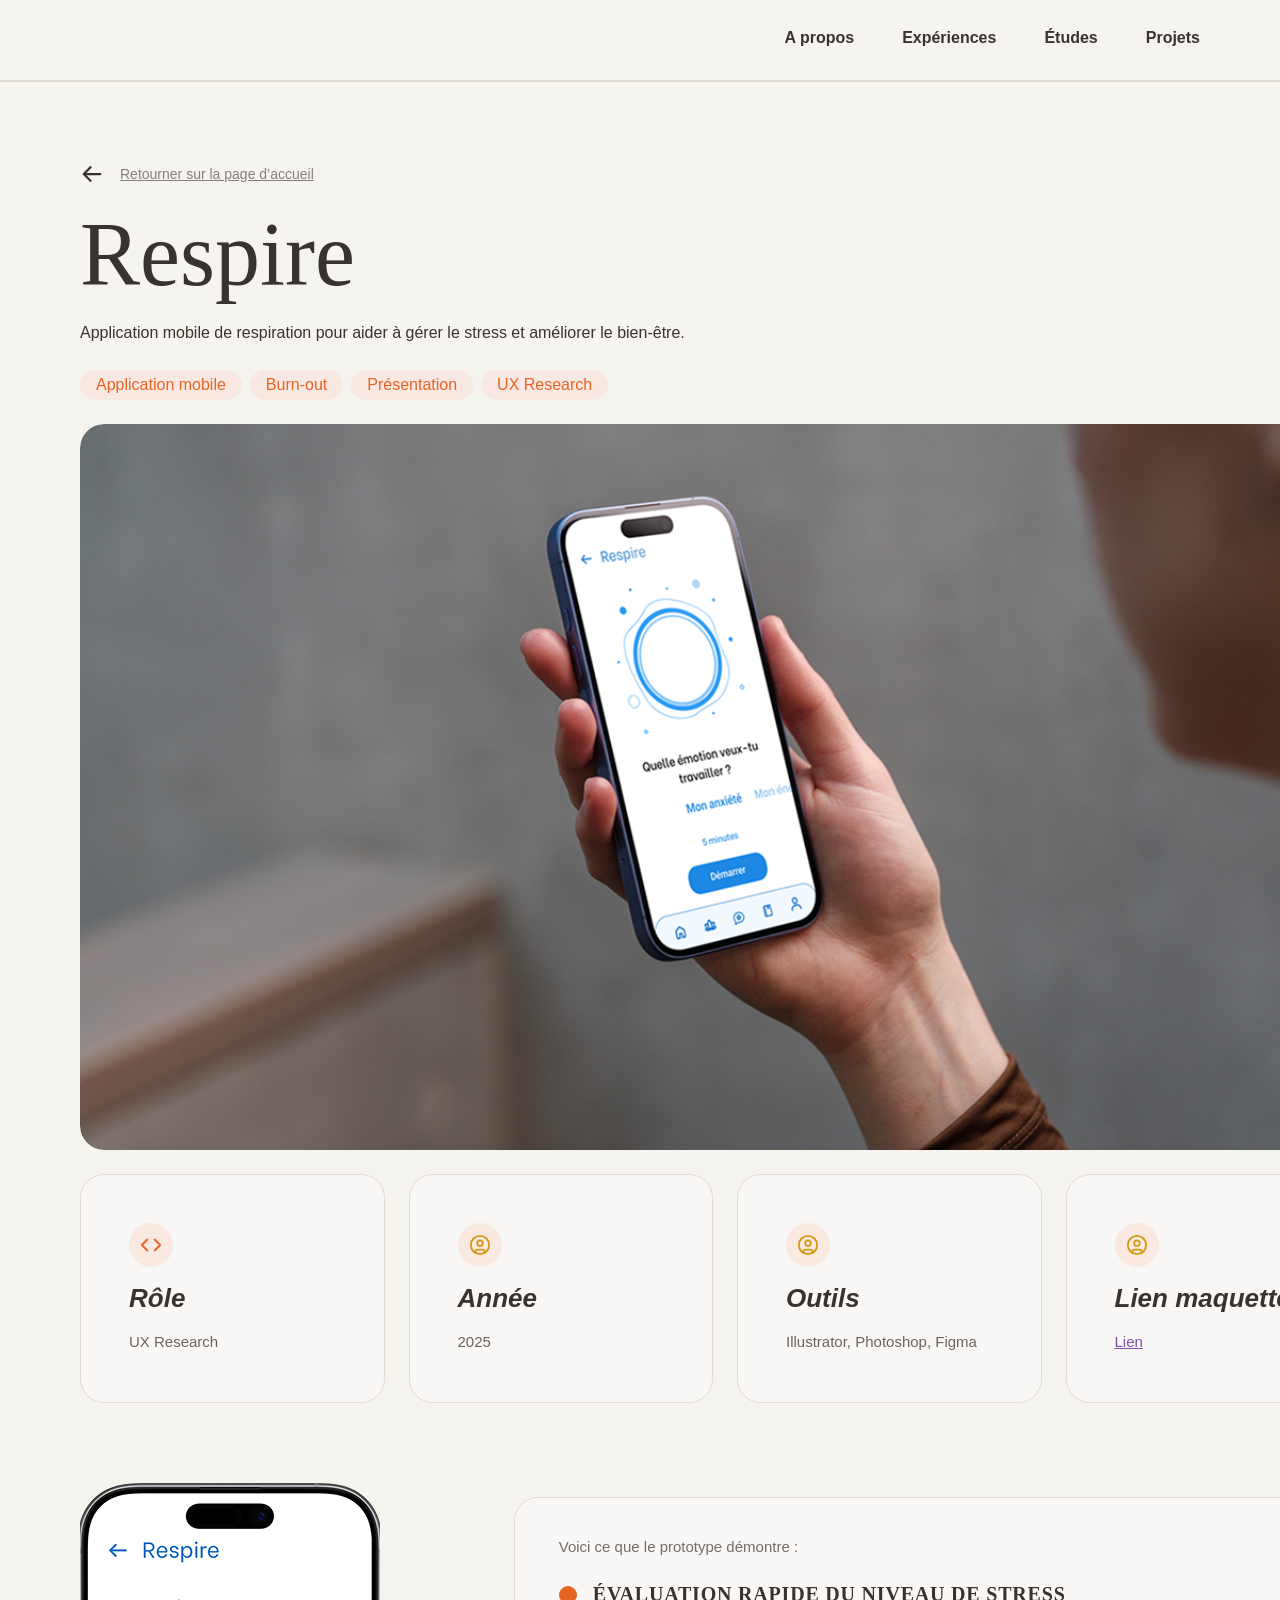
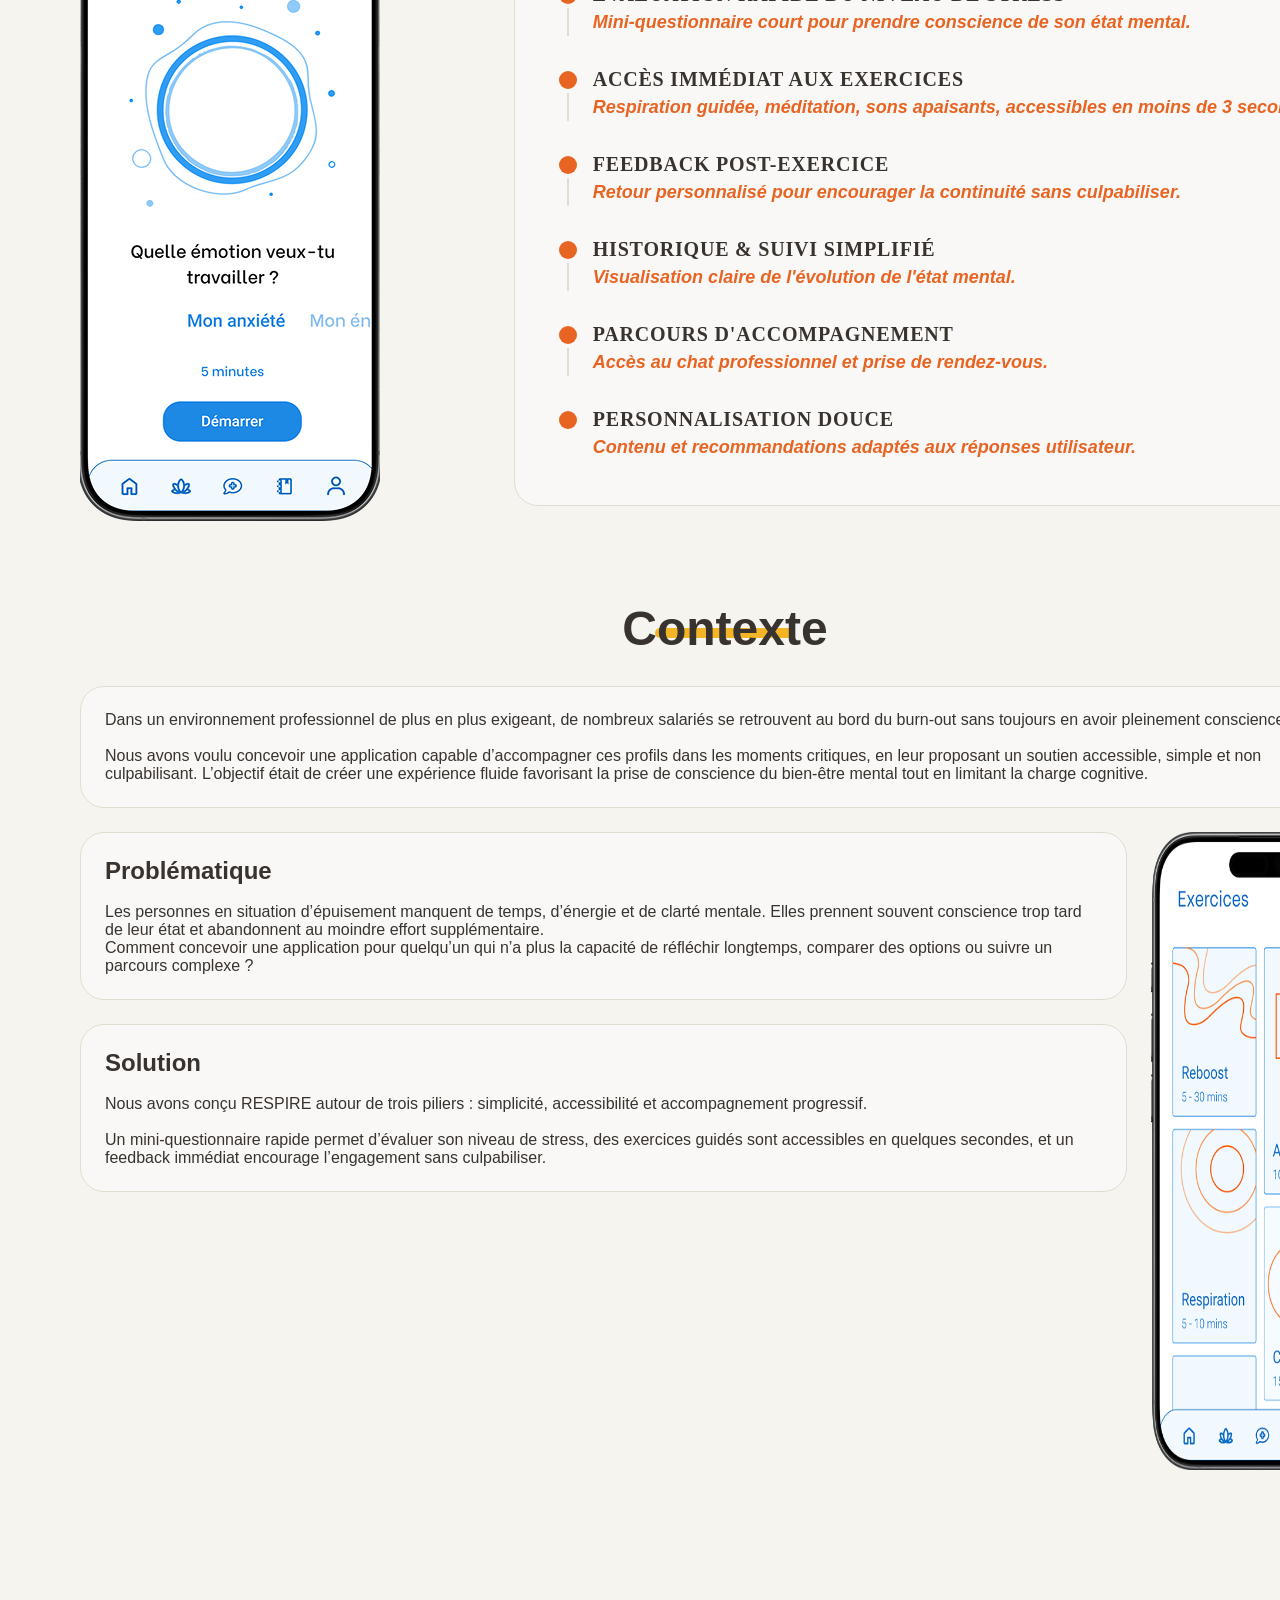
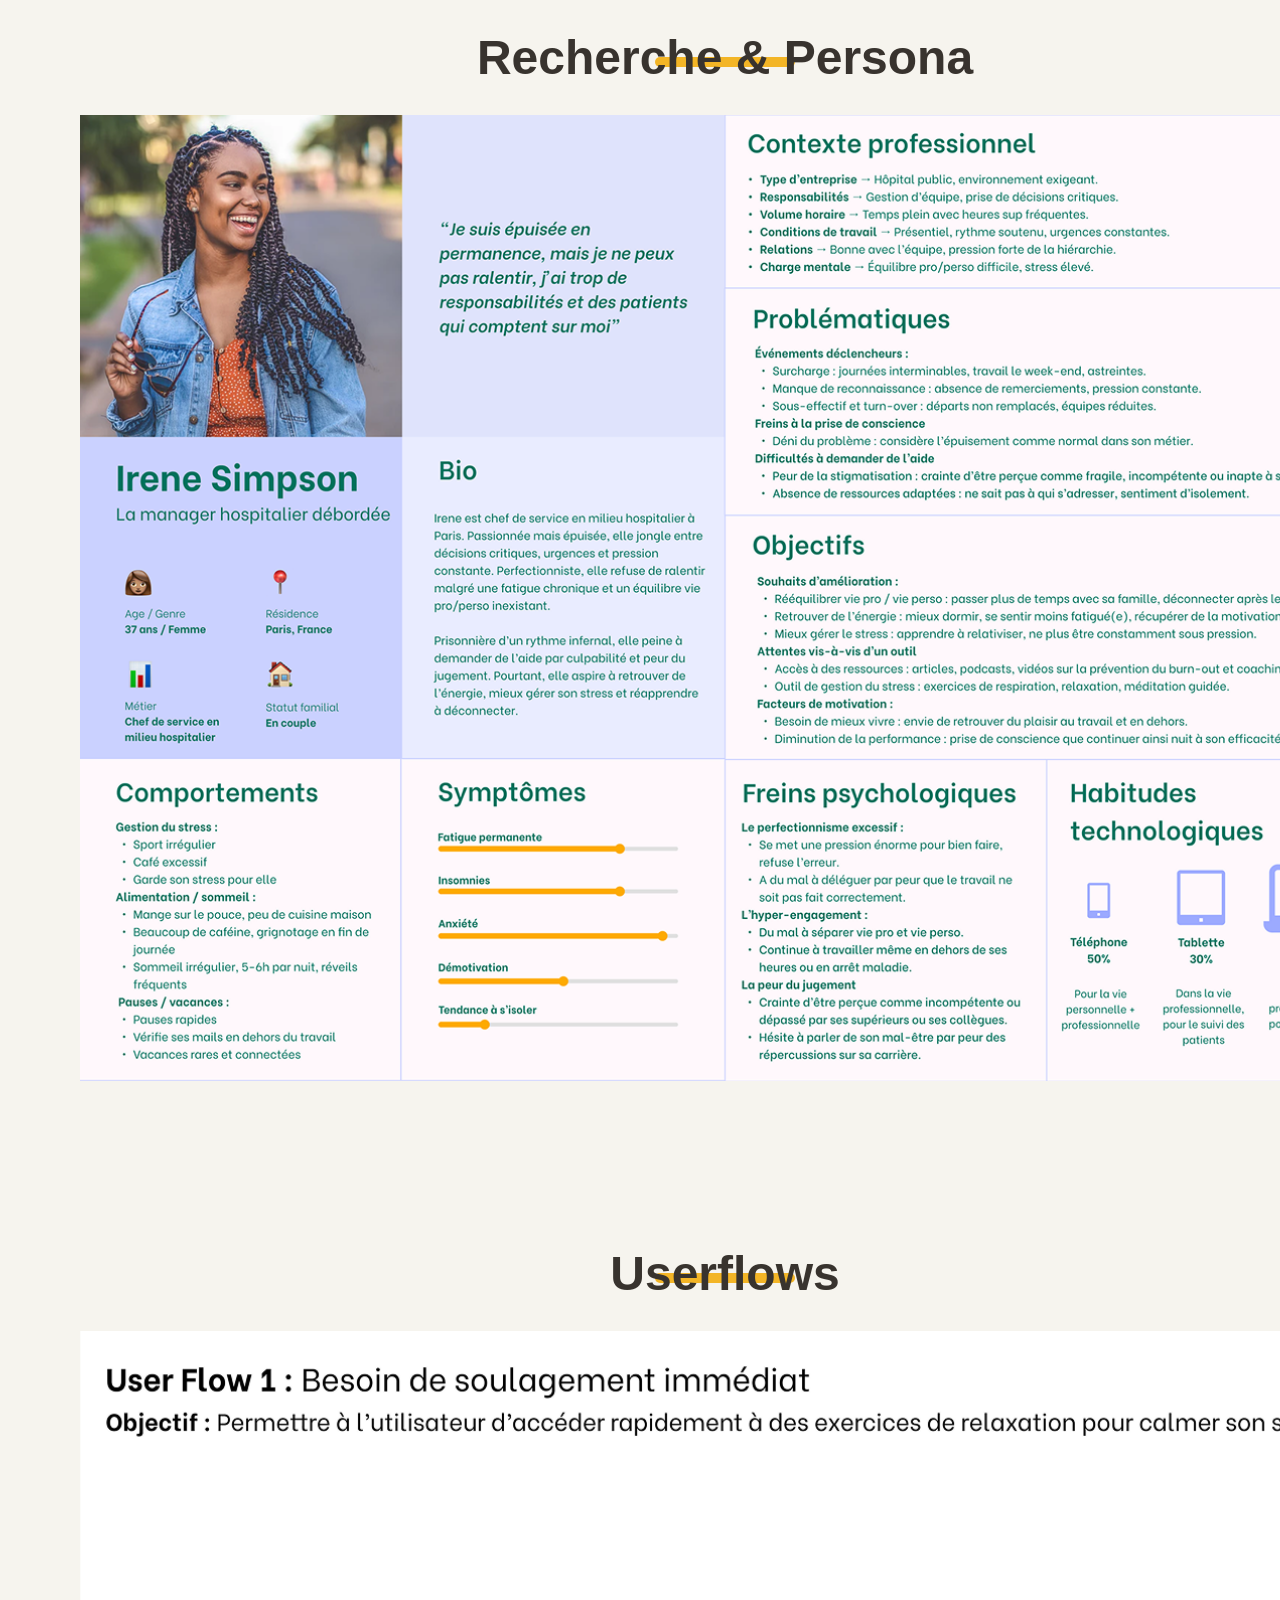
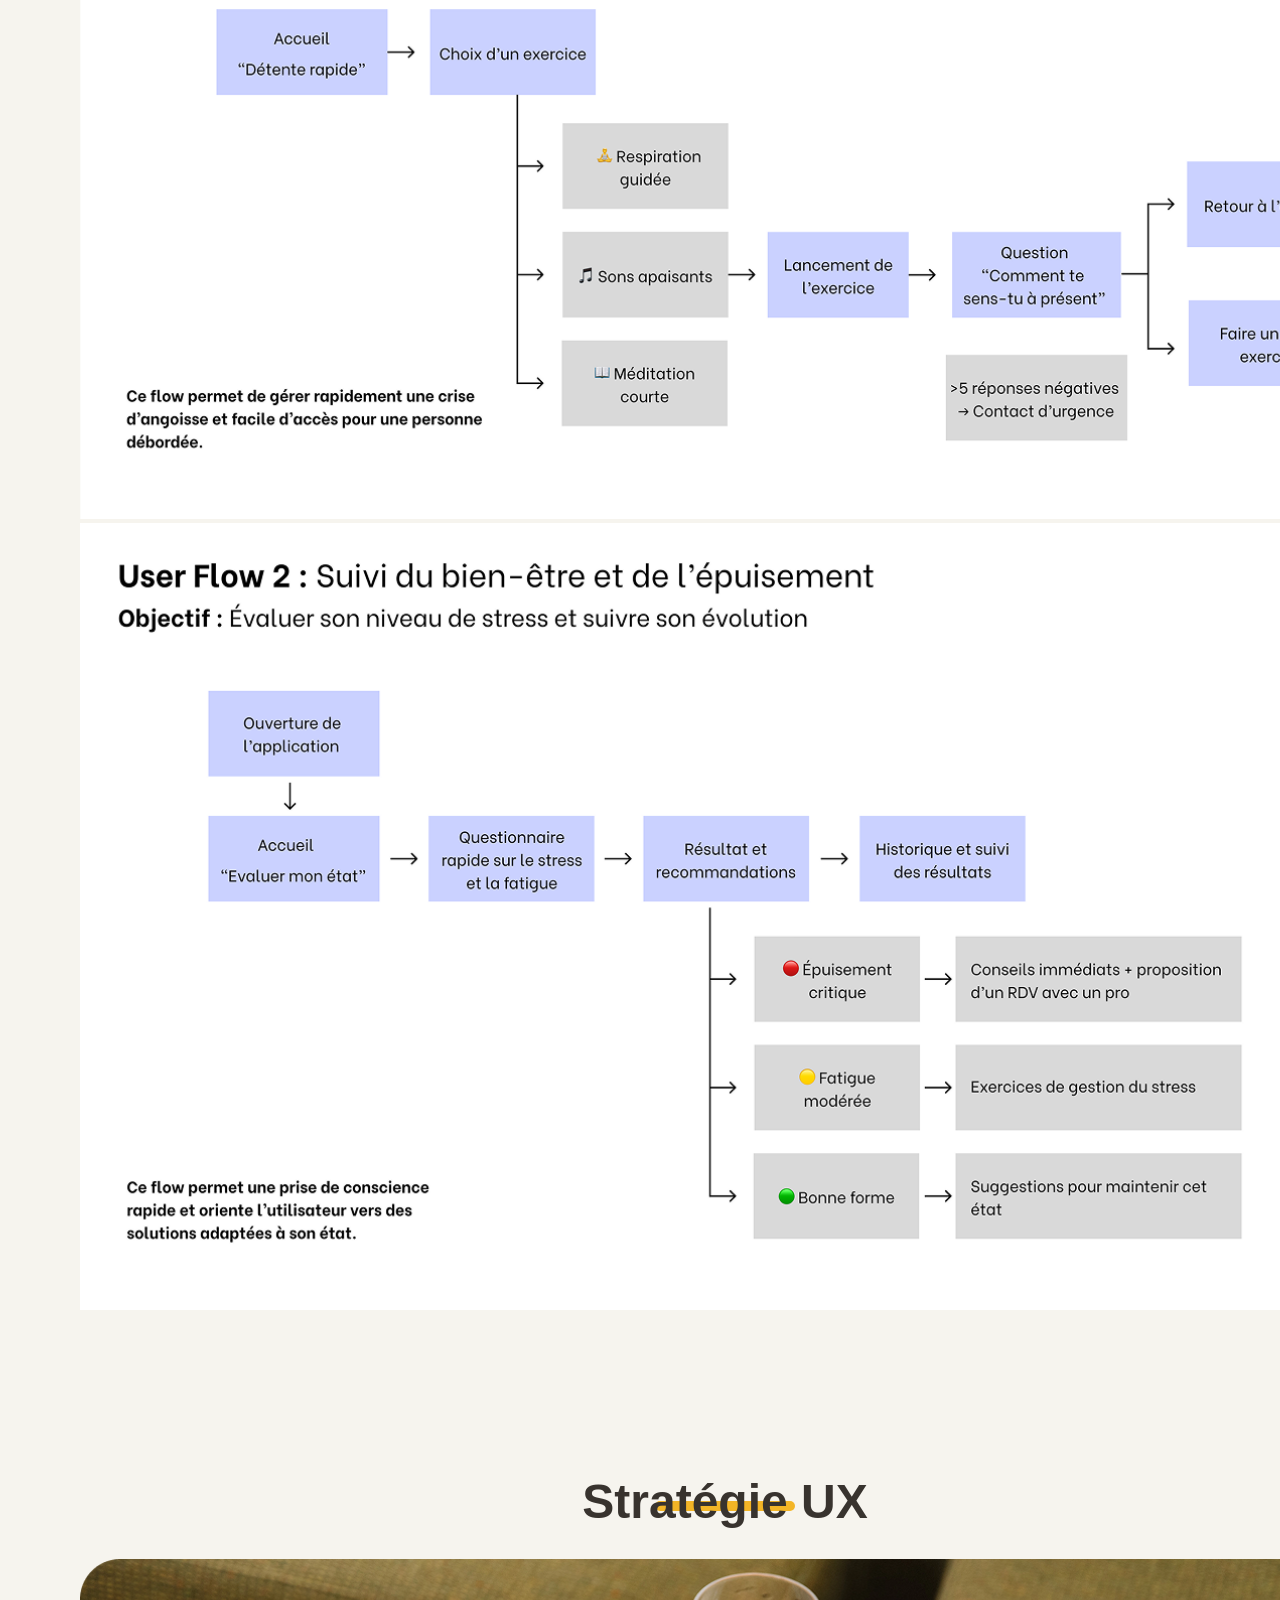
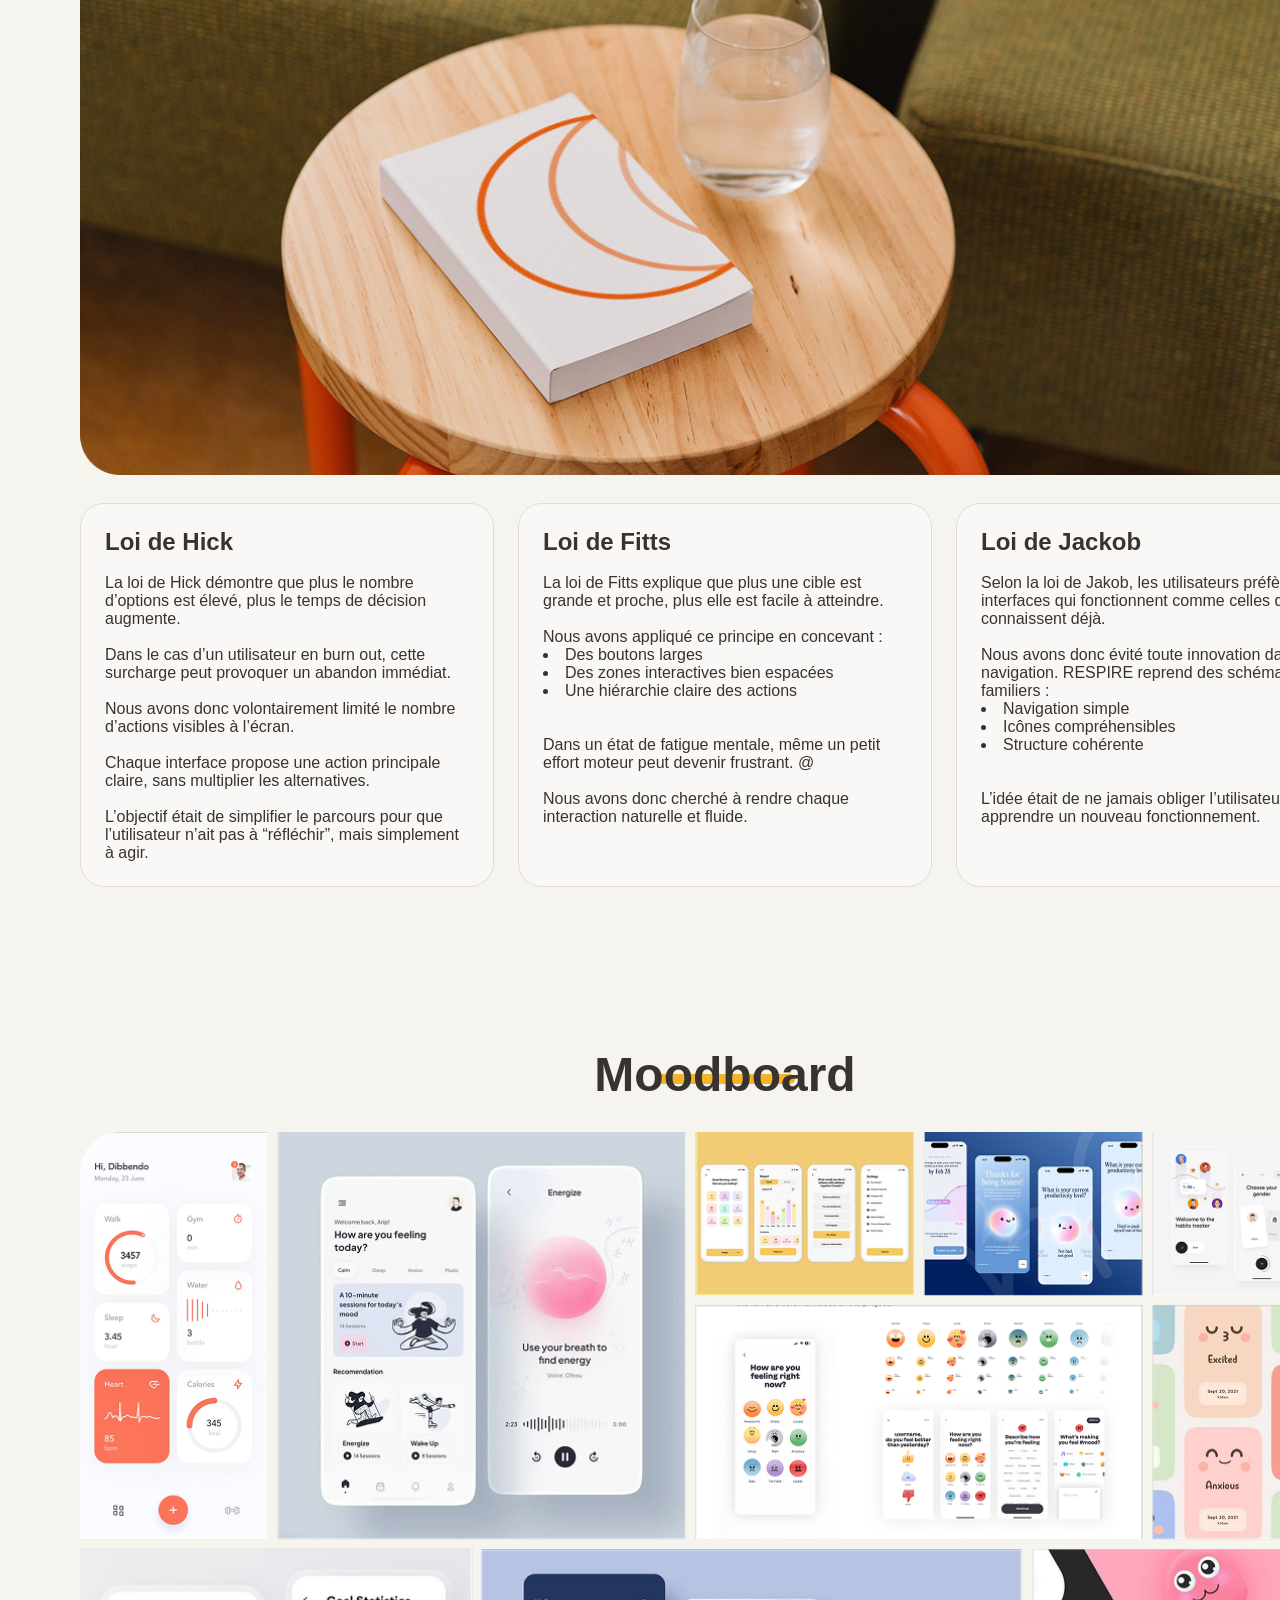
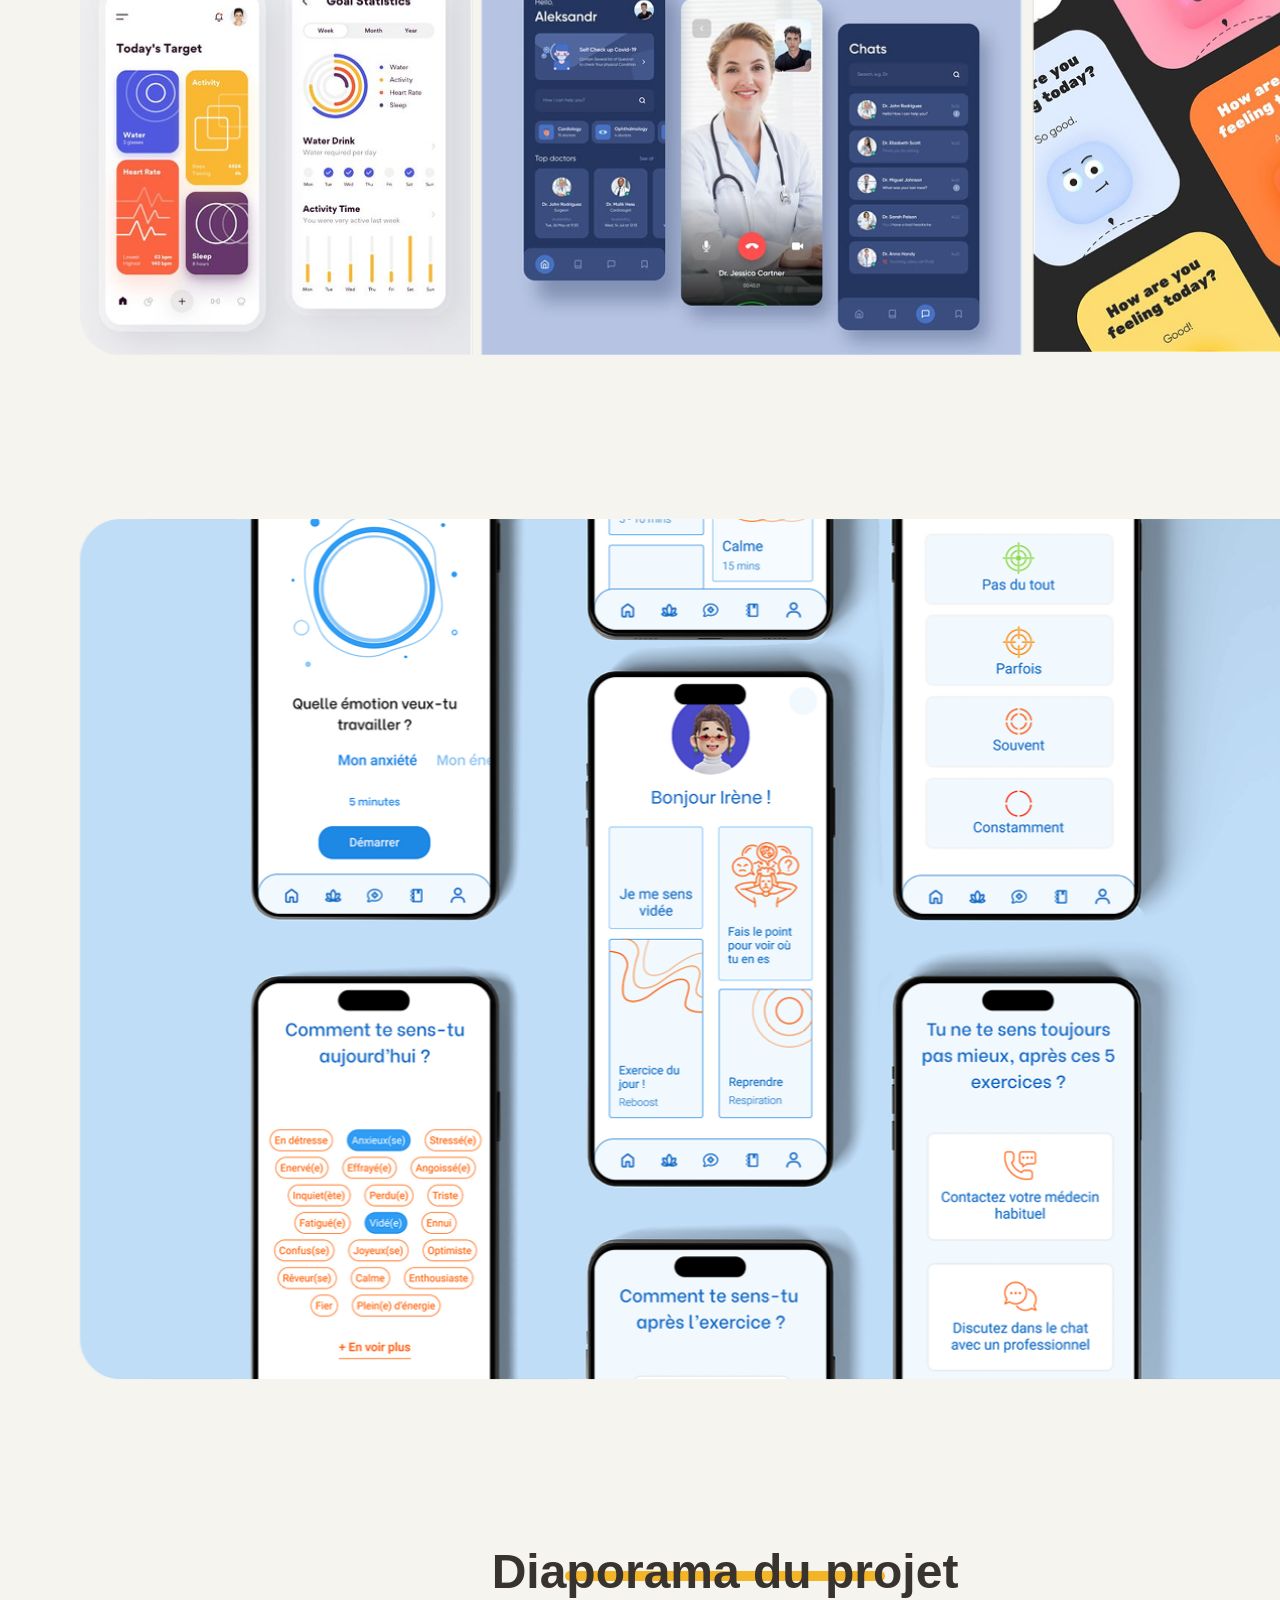
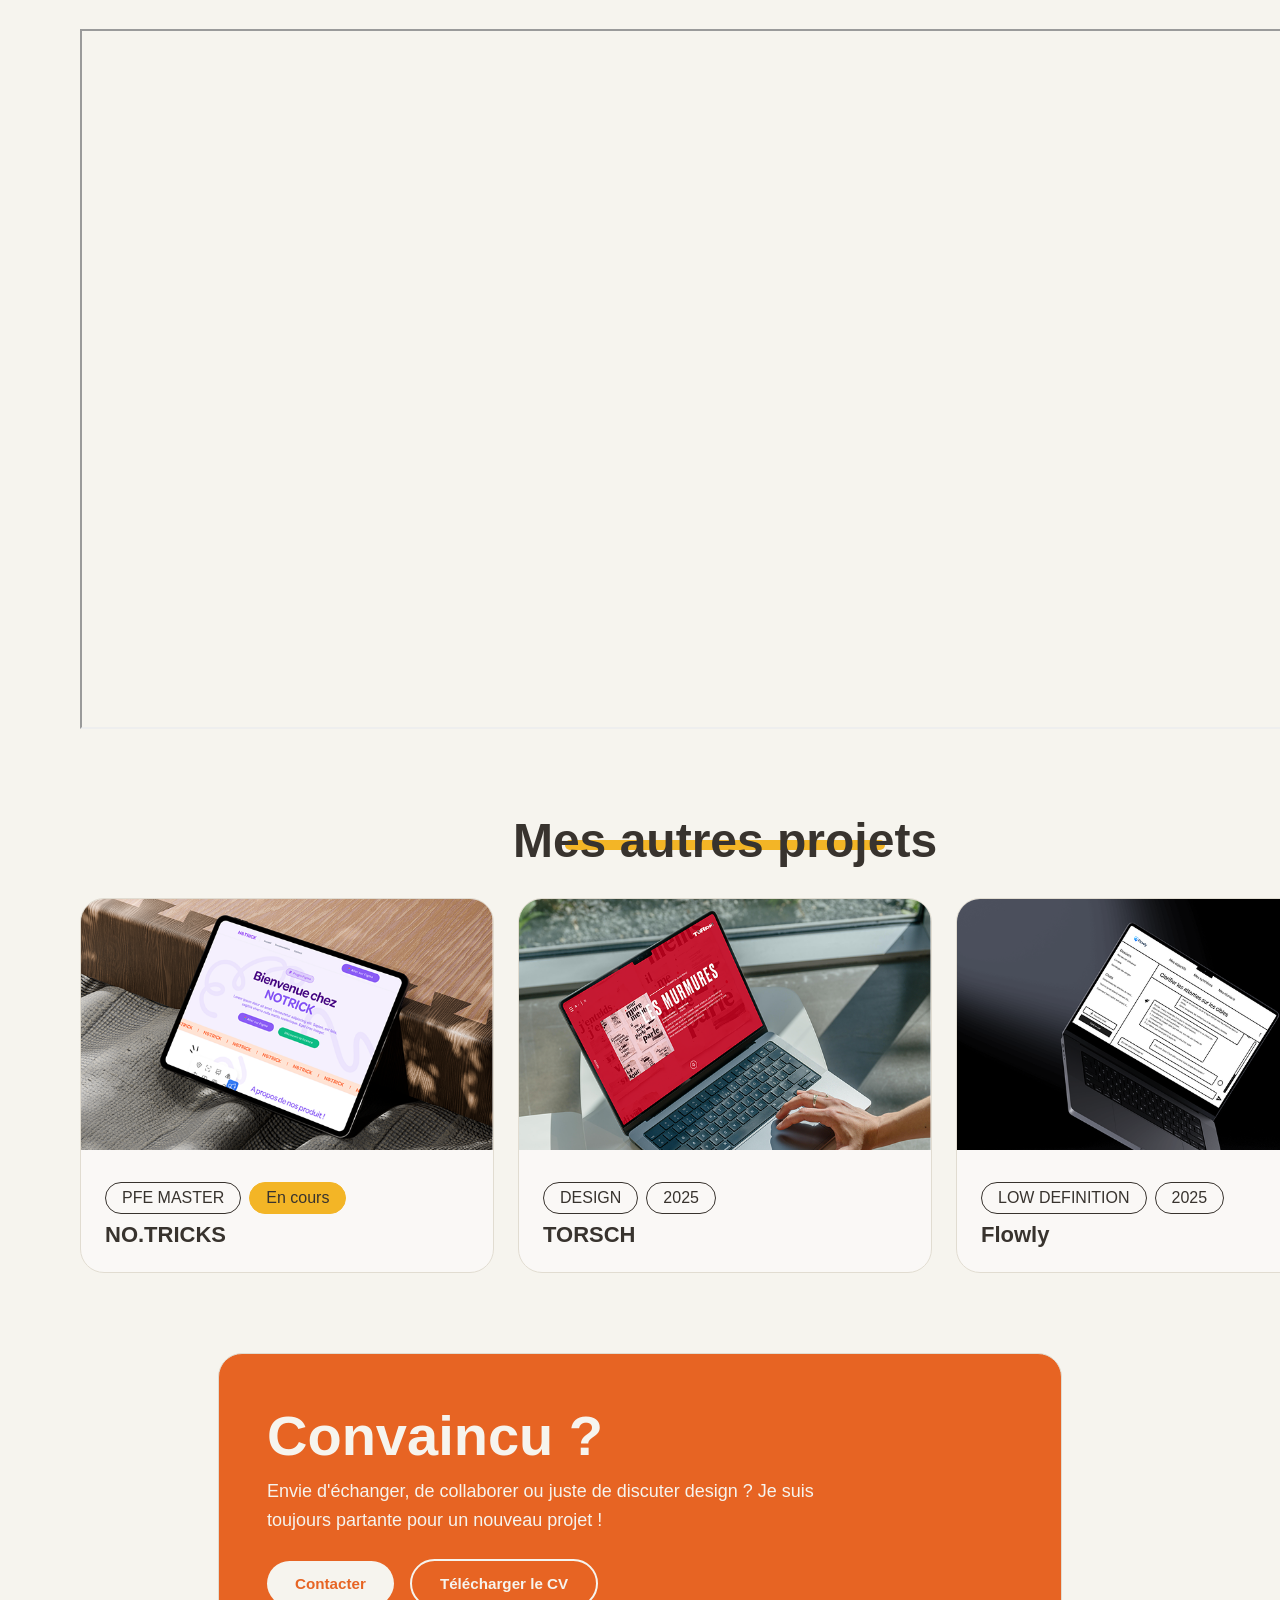
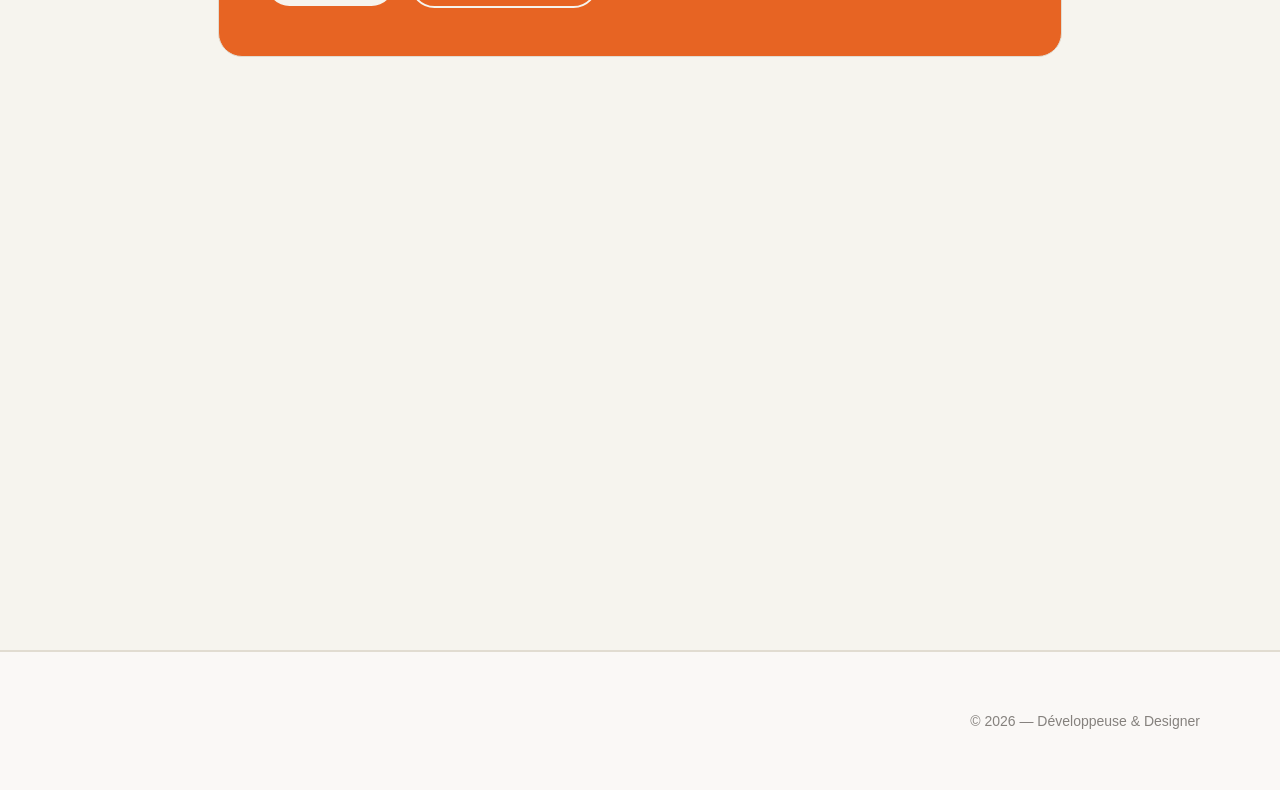
==== commit 47c0bcb2: "v2" ====
--- a/respire.html
+++ b/respire.html
@@ -59,7 +59,13 @@
                 <span class="tag tag--about-dev">UX Research</span>
               </div>
 
-      <img src="./media/respire-mockup.png" alt="hero image">
+
+              <div class="media-card">
+      <img src="./media/respire-mockup.png" alt="hero image" class="media-img">
+       <video class="media-video" muted loop autoplay>
+            <source src="./media/taxi pony video.mov" type="video/mp4" />
+         </video>
+         </div>
 
       <div class="domains-grid">
 
@@ -337,8 +343,8 @@
   <section class="section">
     <div class="section__inner">
         <div class="section__header section__title-wrapper">
-        <h2 class="section__title">Diaporama du projet</h2>
-        <div class="section__title-bar"></div>
+            <h2 class="section__title">Diaporama du projet</h2>
+            <div class="section__title-bar section__title-bar--wide"></div>
       </div>
 
       <iframe src = "./media/Respire.pdf" width="100%" height=700></iframe>
@@ -351,6 +357,7 @@
         <div class="section__inner">
           <div class="section__header section__title-wrapper">
               <h2 class="section__title">Mes autres projets</h2>
+              <div class="section__title-bar section__title-bar--wide"></div>
           </div>
           <div class="projects-grid2">
 
--- a/style.css
+++ b/style.css
@@ -46,6 +46,10 @@
   font-family: inherit;
 }
 
+img {
+    width: 100%;
+}
+
 /* ============================================================
    PAGE WRAPPER
    ============================================================ */
@@ -366,7 +370,7 @@
     no-repeat center;
   background-size: cover;
   z-index: 1;
-  bottom: -140px;
+  bottom: -156px;
   border-radius: 16px;
 }
 
@@ -734,6 +738,14 @@
   overflow: hidden;
 }
 
+.bold {
+  font-family: system-ui;
+  font-weight: 900;
+}
+
+.txt-center {
+  text-align: center;
+}
 
 
 .cta__card {
@@ -1440,3 +1452,46 @@
       }
       .phone-wrap { order: -1; }
     }
+/* ===== MEDIA HOVER VIDEO ===== */
+
+.media-card {
+  position: relative;
+  aspect-ratio: 16 / 9; /* ou 4/3 selon ton design */
+  width: 100%;
+  /* important → s’adapte à ton layout existant */
+  overflow: hidden;
+  border-radius: var(--radius-md);
+}
+
+/* image + vidéo prennent EXACTEMENT la même place */
+.media-img,
+.media-video {
+  position: absolute;
+  inset: 0; /* remplace top/left/width/height */
+  width: 100%;
+  height: 100%;
+  object-fit: cover;
+}
+
+/* image visible */
+.media-img {
+  opacity: 1;
+  transition: opacity 0.4s ease;
+  z-index: 2;
+}
+
+/* vidéo cachée */
+.media-video {
+  opacity: 0;
+  transition: opacity 0.4s ease;
+  z-index: 1;
+}
+
+/* hover */
+.media-card:hover .media-img {
+  opacity: 0;
+}
+
+.media-card:hover .media-video {
+  opacity: 1;
+}
